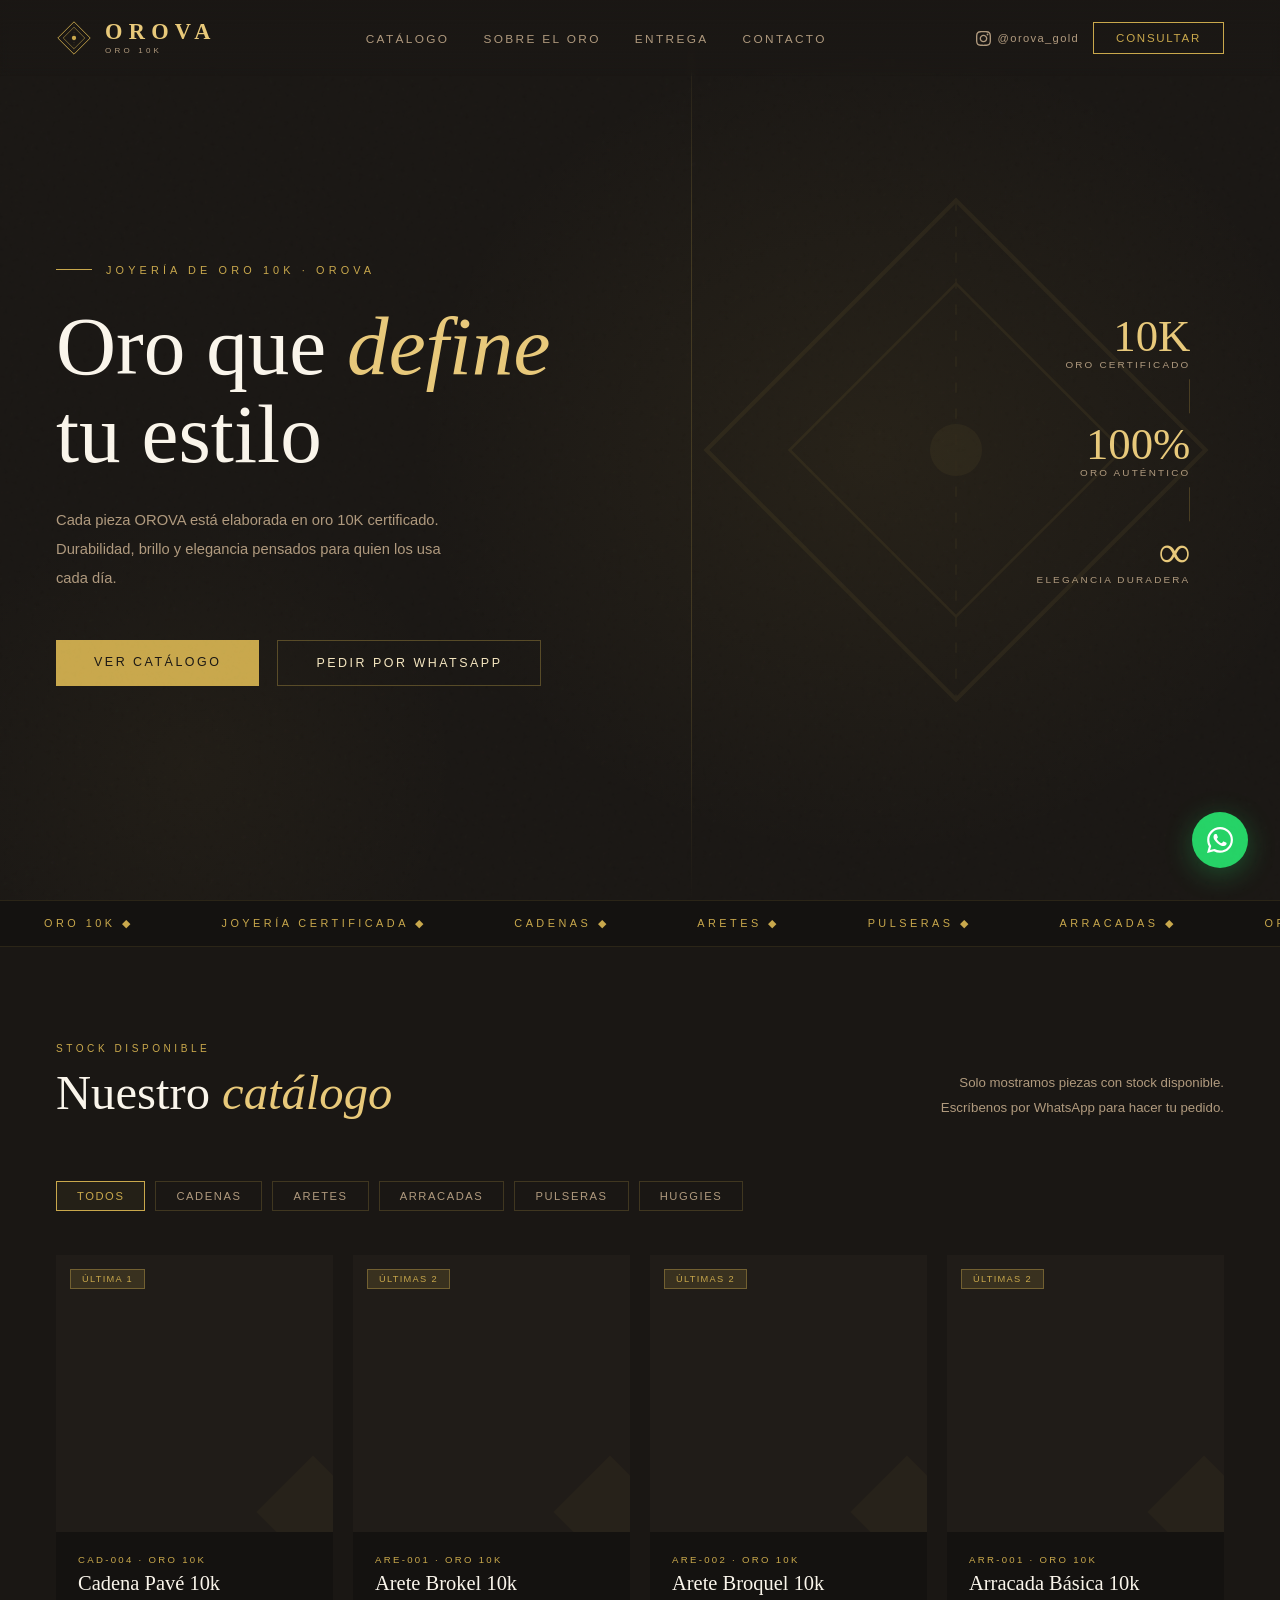
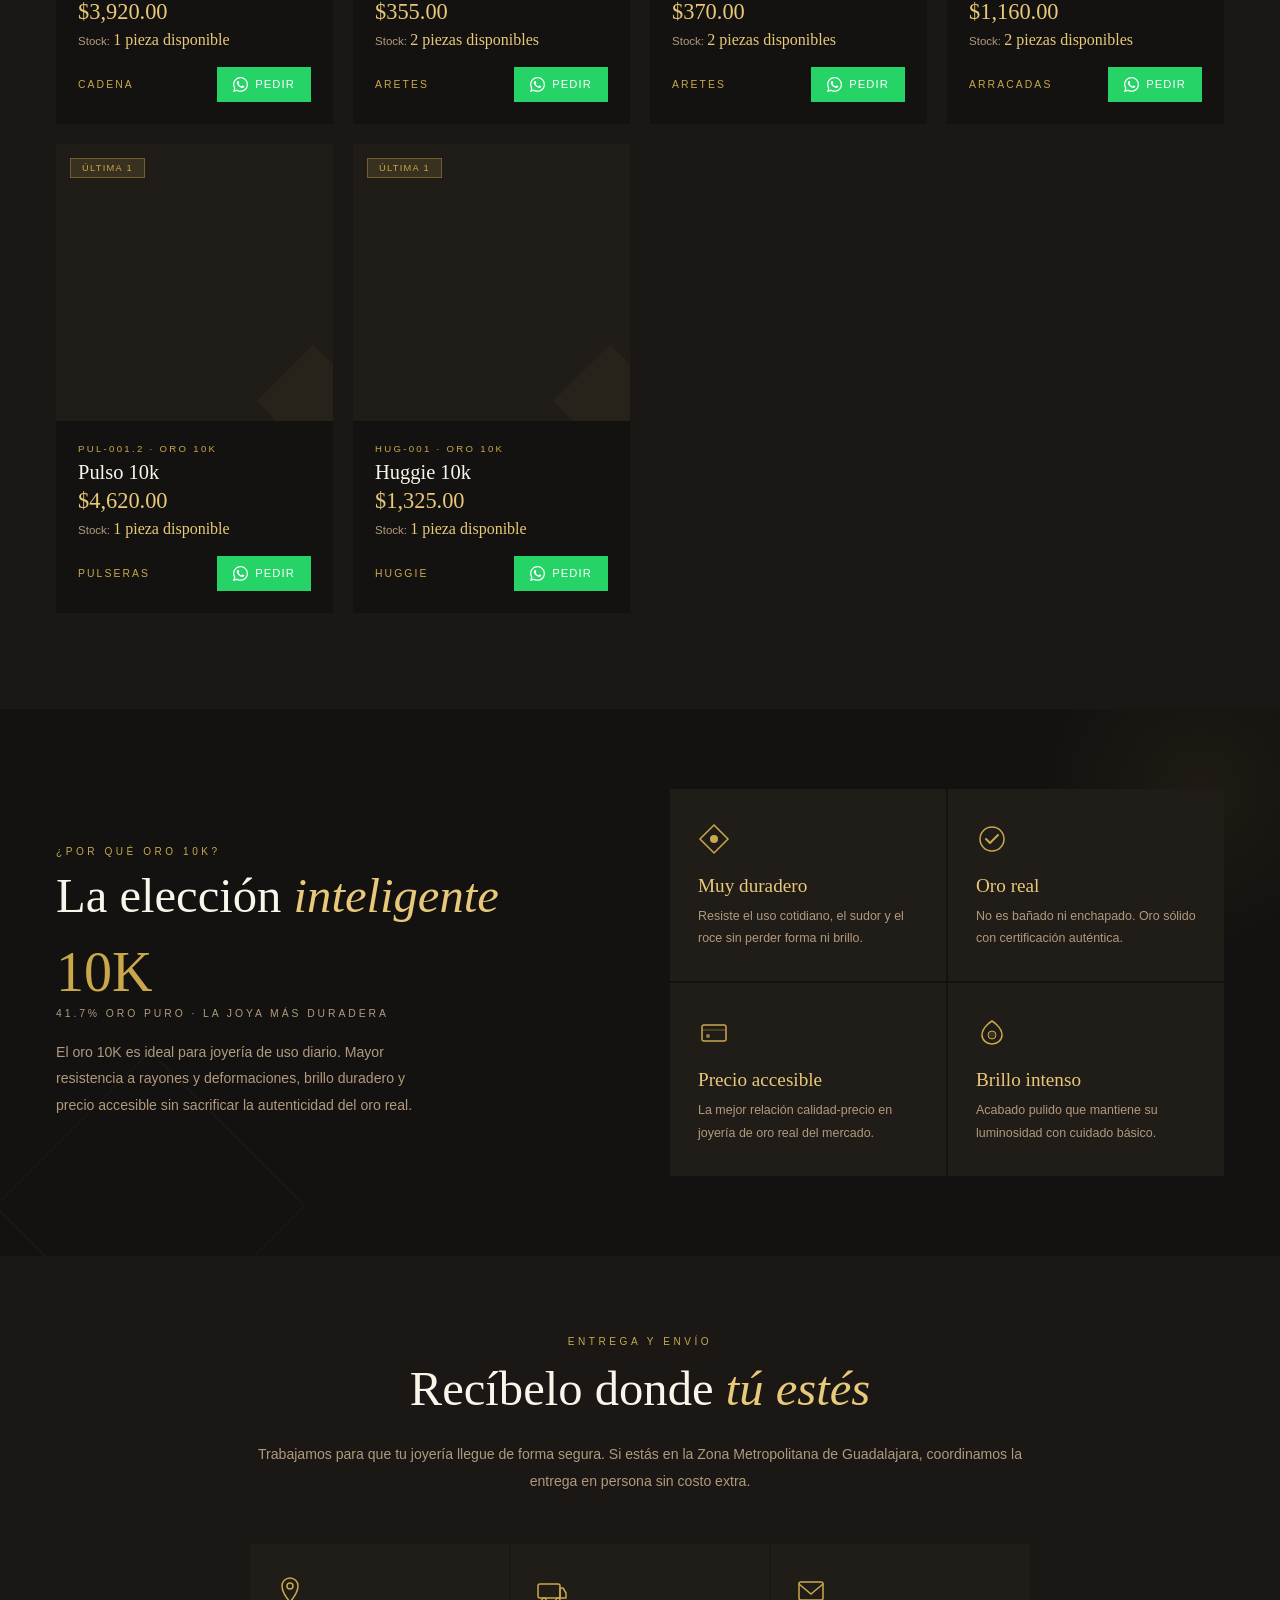
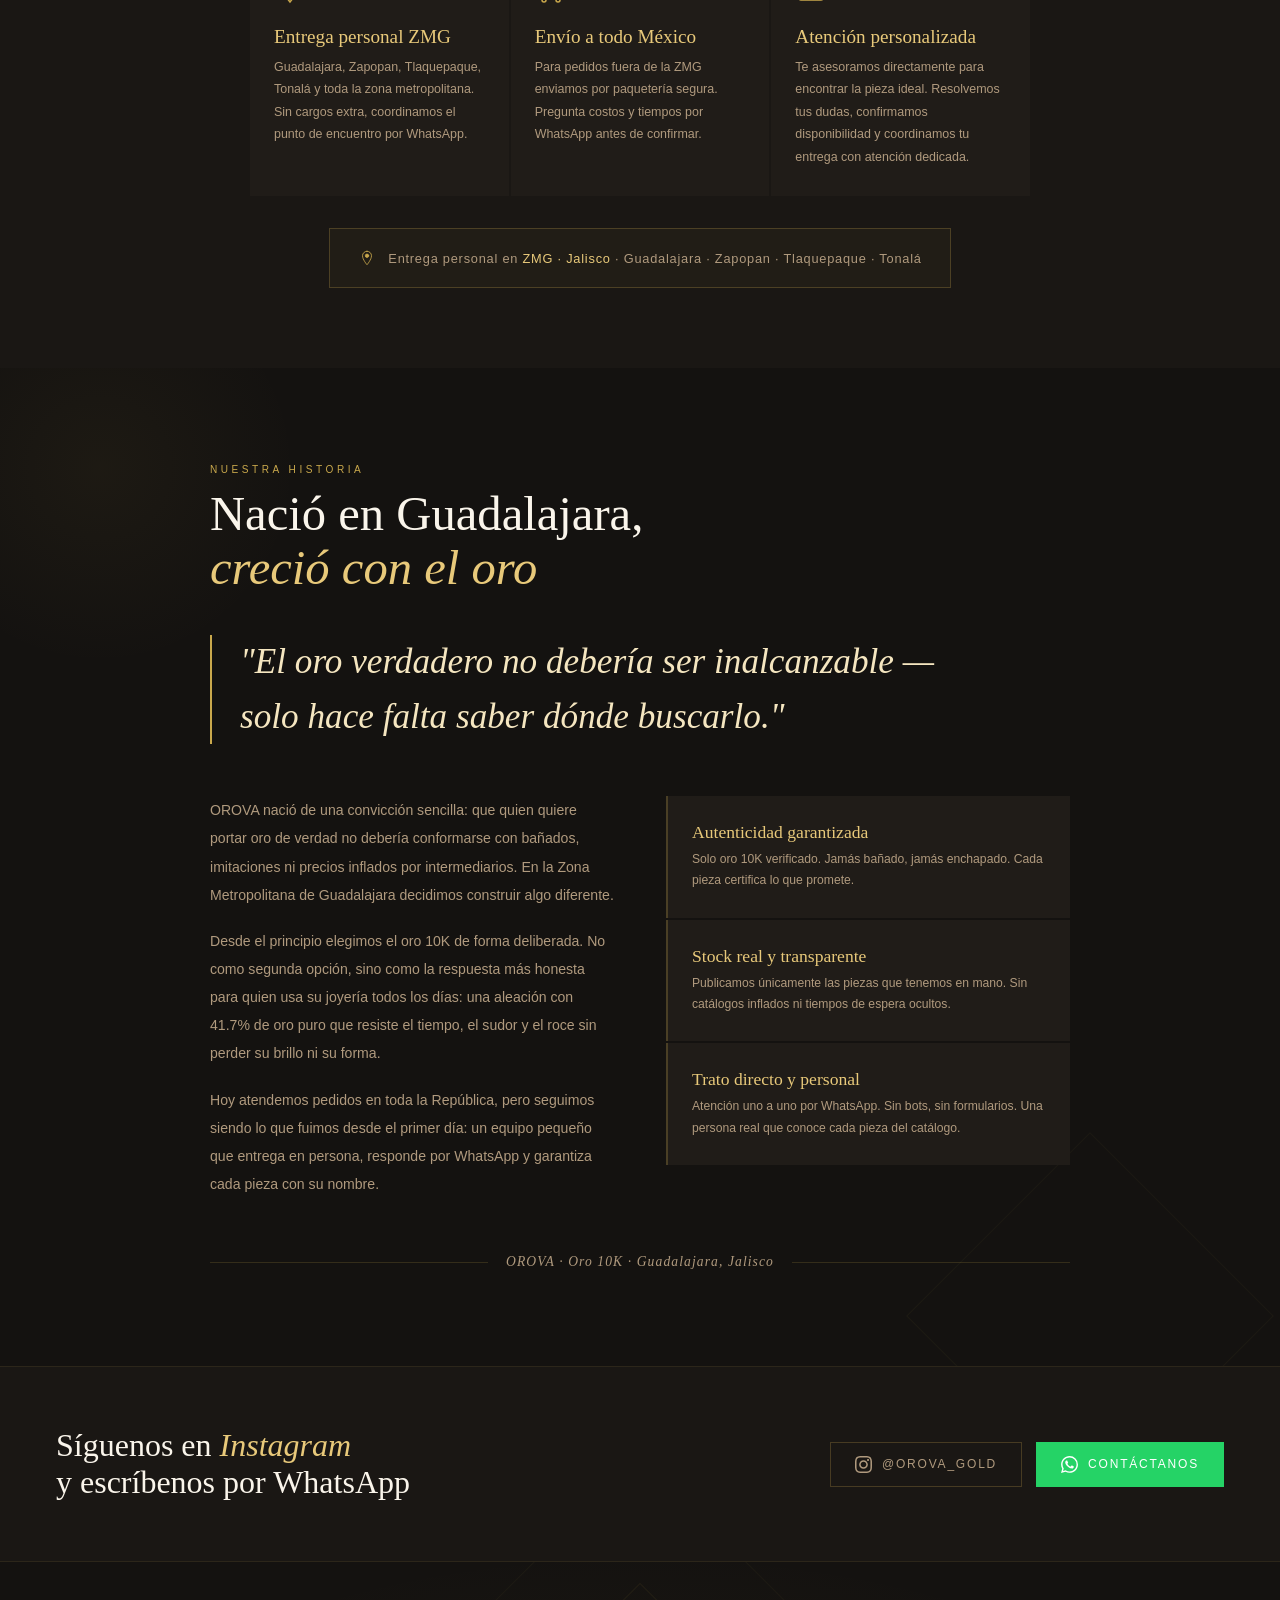
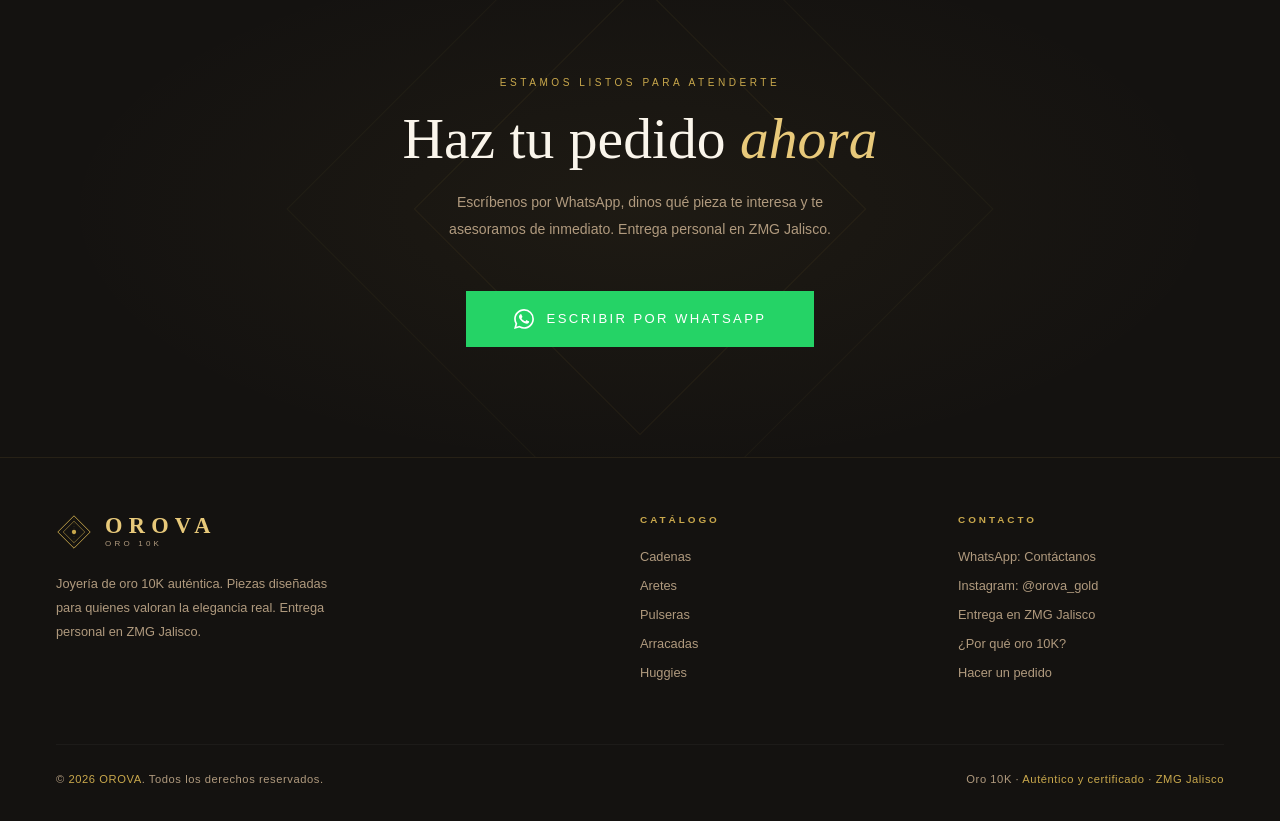
==== index.html @ 10cc11f0 "Rename index.html. to index.html" ====
<!DOCTYPE html>
<html lang="es">
<head>
  <meta charset="UTF-8" />
  <meta name="viewport" content="width=device-width, initial-scale=1.0" />
  <title>OROVA – Joyería de Oro 10K | ZMG Jalisco</title>
  <meta name="description" content="Joyería de oro 10K auténtica y certificada. Cadenas, aretes, arracadas, pulseras y huggies. Entrega personal en ZMG Jalisco. Escríbenos por WhatsApp." />
  <meta property="og:title" content="OROVA – Joyería de Oro 10K" />
  <meta property="og:description" content="Joyería de oro 10K auténtica. Piezas con stock disponible. Entrega personal en ZMG Jalisco." />
  <meta property="og:type" content="website" />
  <meta property="og:url" content="https://orova.mx/" />
  <meta property="og:image" content="https://orova.mx/og-image.jpg" />
  <meta property="og:image:width" content="1200" />
  <meta property="og:image:height" content="630" />
  <link rel="canonical" href="https://orova.mx/" />
  <meta name="robots" content="index, follow" />
  <meta name="twitter:card" content="summary_large_image" />
  <meta name="twitter:image" content="https://orova.mx/og-image.jpg" />
  <meta name="theme-color" content="#1A1714" />

  <!--
    SEGURIDAD — notas para el servidor (no se pueden aplicar solo desde HTML):
    Agregar en la configuración del servidor web (nginx/apache/headers):
      X-Content-Type-Options: nosniff
      X-Frame-Options: DENY
      Referrer-Policy: strict-origin-when-cross-origin
      Permissions-Policy: camera=(), microphone=(), geolocation=()
  -->

  <!--
    CSP: script-src y style-src usan 'self' sin 'unsafe-inline'.
    Todo el JS vive en app.js y todo el CSS en styles.css.
    No hay atributos style="" ni scripts inline en el documento.
  -->
  <meta http-equiv="Content-Security-Policy" content="default-src 'none'; script-src 'self'; style-src 'self' https://fonts.googleapis.com; font-src https://fonts.gstatic.com; img-src 'self' data:; object-src 'none'; frame-ancestors 'none'; base-uri 'self'; form-action 'none'" />

  <!-- Política de referencia: solo envía el origen, nunca la ruta completa -->
  <meta name="referrer" content="strict-origin-when-cross-origin" />

  <link rel="icon" type="image/svg+xml" href="data:image/svg+xml,%3Csvg xmlns='http://www.w3.org/2000/svg' viewBox='0 0 100 100'%3E%3Cpolygon points='50,5 95,50 50,95 5,50' stroke='%23C9A84C' stroke-width='6' fill='%231A1714'/%3E%3Ccircle cx='50' cy='50' r='10' fill='%23C9A84C'/%3E%3C/svg%3E" />
  <link rel="preconnect" href="https://fonts.googleapis.com" />
  <link rel="preconnect" href="https://fonts.gstatic.com" crossorigin />
  <link href="https://fonts.googleapis.com/css2?family=Cormorant+Garamond:ital,wght@0,300;0,400;0,600;1,300;1,400&family=Jost:wght@200;300;400;500&display=swap" rel="stylesheet" />
  <link rel="stylesheet" href="styles.css" />
  <script type="application/ld+json">
  {
    "@context": "https://schema.org",
    "@type": "JewelryStore",
    "name": "OROVA",
    "description": "Joyería de oro 10K auténtica y certificada. Cadenas, aretes, arracadas, pulseras y huggies.",
    "url": "https://orova.mx",
    "telephone": "+522295953489",
    "image": "https://orova.mx/og-image.jpg",
    "priceRange": "$$",
    "address": {
      "@type": "PostalAddress",
      "addressLocality": "Guadalajara",
      "addressRegion": "Jalisco",
      "addressCountry": "MX"
    },
    "sameAs": ["https://www.instagram.com/orova_gold"]
  }
  </script>
  <!-- Todo el JavaScript de la página está en app.js (sin código en línea) -->
  <script src="app.js" defer></script>
</head>
<body>

<a href="#mainContent" class="skip-link">Saltar al contenido principal</a>

<!-- SVG sprite en el body (compatible con iOS Safari) -->
<svg class="svg-sprite">
  <symbol id="icon-wa" viewBox="0 0 24 24">
    <path d="M17.472 14.382c-.297-.149-1.758-.867-2.03-.967-.273-.099-.471-.148-.67.15-.197.297-.767.966-.94 1.164-.173.199-.347.223-.644.075-.297-.15-1.255-.463-2.39-1.475-.883-.788-1.48-1.761-1.653-2.059-.173-.297-.018-.458.13-.606.134-.133.298-.347.446-.52.149-.174.198-.298.298-.497.099-.198.05-.371-.025-.52-.075-.149-.669-1.612-.916-2.207-.242-.579-.487-.5-.669-.51-.173-.008-.371-.01-.57-.01-.198 0-.52.074-.792.372-.272.297-1.04 1.016-1.04 2.479 0 1.462 1.065 2.875 1.213 3.074.149.198 2.096 3.2 5.077 4.487.709.306 1.262.489 1.694.625.712.227 1.36.195 1.871.118.571-.085 1.758-.719 2.006-1.413.248-.694.248-1.289.173-1.413-.074-.124-.272-.198-.57-.347m-5.421 7.403h-.004a9.87 9.87 0 01-5.031-1.378l-.361-.214-3.741.982.998-3.648-.235-.374a9.86 9.86 0 01-1.51-5.26c.001-5.45 4.436-9.884 9.888-9.884 2.64 0 5.122 1.03 6.988 2.898a9.825 9.825 0 012.893 6.994c-.003 5.45-4.437 9.884-9.885 9.884m8.413-18.297A11.815 11.815 0 0012.05 0C5.495 0 .16 5.335.157 11.892c0 2.096.547 4.142 1.588 5.945L.057 24l6.305-1.654a11.882 11.882 0 005.683 1.448h.005c6.554 0 11.89-5.335 11.893-11.893a11.821 11.821 0 00-3.48-8.413z"/>
  </symbol>
  <symbol id="icon-ig" viewBox="0 0 24 24">
    <path d="M12 2.163c3.204 0 3.584.012 4.85.07 3.252.148 4.771 1.691 4.919 4.919.058 1.265.069 1.645.069 4.849 0 3.205-.012 3.584-.069 4.849-.149 3.225-1.664 4.771-4.919 4.919-1.266.058-1.644.07-4.85.07-3.204 0-3.584-.012-4.849-.07-3.26-.149-4.771-1.699-4.919-4.92-.058-1.265-.07-1.644-.07-4.849 0-3.204.013-3.583.07-4.849.149-3.227 1.664-4.771 4.919-4.919 1.266-.057 1.645-.069 4.849-.069zm0-2.163c-3.259 0-3.667.014-4.947.072-4.358.2-6.78 2.618-6.98 6.98-.059 1.281-.073 1.689-.073 4.948 0 3.259.014 3.668.072 4.948.2 4.358 2.618 6.78 6.98 6.98 1.281.058 1.689.072 4.948.072 3.259 0 3.668-.014 4.948-.072 4.354-.2 6.782-2.618 6.979-6.98.059-1.28.073-1.689.073-4.948 0-3.259-.014-3.667-.072-4.947-.196-4.354-2.617-6.78-6.979-6.98-1.281-.059-1.69-.073-4.949-.073zm0 5.838c-3.403 0-6.162 2.759-6.162 6.162s2.759 6.163 6.162 6.163 6.162-2.759 6.162-6.163c0-3.403-2.759-6.162-6.162-6.162zm0 10.162c-2.209 0-4-1.79-4-4 0-2.209 1.791-4 4-4s4 1.791 4 4c0 2.21-1.791 4-4 4zm6.406-11.845c-.796 0-1.441.645-1.441 1.44s.645 1.44 1.441 1.44c.795 0 1.439-.645 1.439-1.44s-.644-1.44-1.439-1.44z"/>
  </symbol>
</svg>

<!-- Cursor (solo desktop) -->
<div class="cursor-wrap" id="cursorWrap" aria-hidden="true">
  <svg width="18" height="18" viewBox="0 0 100 100" fill="none">
    <polygon points="50,5 95,50 50,95 5,50" stroke="#C9A84C" stroke-width="8" fill="none"/>
    <polygon points="50,22 78,50 50,78 22,50" stroke="#C9A84C" stroke-width="5" fill="none"/>
    <line x1="50" y1="5" x2="50" y2="95" stroke="#C9A84C" stroke-width="3" stroke-dasharray="6 8" opacity="0.7"/>
    <circle cx="50" cy="50" r="9" fill="#C9A84C"/>
  </svg>
</div>
<div class="cursor-ring" id="cursorRing" aria-hidden="true"></div>

<!-- Botón flotante WhatsApp — URL base directa (no depende de JS) -->
<a id="floatWa" href="https://wa.me/522295953489" class="float-wa" target="_blank" rel="noopener noreferrer" aria-label="Contactar OROVA por WhatsApp">
  <svg viewBox="0 0 24 24" aria-hidden="true"><use href="#icon-wa"/></svg>
</a>

<!-- Overlay que cierra el menú móvil al tocar fuera -->
<div class="mobile-menu-overlay" id="menuOverlay" aria-hidden="true"></div>

<!-- Menú móvil -->
<div class="mobile-menu" id="mobileMenu" role="dialog" aria-modal="true" aria-label="Menú de navegación">
  <button type="button" class="mobile-menu-close" id="mobileMenuClose" aria-label="Cerrar menú">×</button>
  <a href="#catalogo">Catálogo</a>
  <a href="#sobre-el-oro">Sobre el oro</a>
  <a href="#envio">Entrega</a>
  <a href="#contacto">Contacto</a>
</div>

<nav id="mainNav">
  <a href="#" class="orova-logo" aria-label="OROVA inicio">
    <svg class="mark" viewBox="0 0 100 100" fill="none" aria-hidden="true">
      <polygon points="50,5 95,50 50,95 5,50" stroke="#C9A84C" stroke-width="2.5" fill="none"/>
      <polygon points="50,20 80,50 50,80 20,50" stroke="#C9A84C" stroke-width="1.5" fill="none"/>
      <line x1="50" y1="5" x2="50" y2="95" stroke="#C9A84C" stroke-width="0.8" stroke-dasharray="3 4" opacity="0.6"/>
      <circle cx="50" cy="50" r="6" fill="#C9A84C"/>
    </svg>
    <div class="wordmark"><span class="name">OROVA</span><span class="sub">Oro 10K</span></div>
  </a>
  <ul class="nav-links" role="list">
    <li><a href="#catalogo" data-section="catalogo">Catálogo</a></li>
    <li><a href="#sobre-el-oro" data-section="sobre-el-oro">Sobre el oro</a></li>
    <li><a href="#envio" data-section="envio">Entrega</a></li>
    <li><a href="#contacto" data-section="contacto">Contacto</a></li>
  </ul>
  <div class="nav-right">
    <a href="https://www.instagram.com/orova_gold?igsh=MW9mbTE3ZmhqdWhraQ%3D%3D&utm_source=qr" class="nav-ig" target="_blank" rel="noopener noreferrer" aria-label="Instagram de OROVA">
      <svg viewBox="0 0 24 24" aria-hidden="true"><use href="#icon-ig"/></svg>
      @orova_gold
    </a>
    <a id="navWa" href="https://wa.me/522295953489" class="nav-wa" target="_blank" rel="noopener noreferrer">Consultar</a>
    <button type="button" class="nav-hamburger" id="hamburgerBtn" aria-label="Abrir menú" aria-expanded="false">
      <span></span><span></span><span></span>
    </button>
  </div>
</nav>

<main id="mainContent">
<section class="hero" id="inicio">
  <div class="hero-bg"></div>
  <div class="hero-line"></div>
  <svg class="hero-diamond-bg" width="520" height="520" viewBox="0 0 100 100" fill="none" aria-hidden="true">
    <polygon points="50,2 98,50 50,98 2,50" stroke="#C9A84C" stroke-width="0.8" fill="none"/>
    <polygon points="50,18 82,50 50,82 18,50" stroke="#C9A84C" stroke-width="0.5" fill="none"/>
    <line x1="50" y1="2" x2="50" y2="98" stroke="#C9A84C" stroke-width="0.4" stroke-dasharray="2 3" opacity="0.7"/>
    <circle cx="50" cy="50" r="5" fill="#C9A84C" opacity="0.8"/>
  </svg>
  <div class="hero-content">
    <div class="hero-tag">Joyería de Oro 10K · OROVA</div>
    <h1>Oro que <em>define</em><br>tu estilo</h1>
    <p>Cada pieza OROVA está elaborada en oro 10K certificado. Durabilidad, brillo y elegancia pensados para quien los usa cada día.</p>
    <div class="hero-cta">
      <a href="#catalogo" class="btn-primary">Ver catálogo</a>
      <a id="heroBtnWa" href="https://wa.me/522295953489" class="btn-secondary" target="_blank" rel="noopener noreferrer">Pedir por WhatsApp</a>
    </div>
  </div>
  <div class="hero-stats" aria-hidden="true">
    <div class="hero-stat"><div class="number">10K</div><div class="label">Oro certificado</div></div>
    <div class="hero-divider"></div>
    <div class="hero-stat"><div class="number">100%</div><div class="label">Oro auténtico</div></div>
    <div class="hero-divider"></div>
    <div class="hero-stat"><div class="number">∞</div><div class="label">Elegancia duradera</div></div>
  </div>
</section>

<div class="marquee-wrap" aria-hidden="true">
  <div class="marquee-track">
    <span class="marquee-item">Oro 10K ◆</span><span class="marquee-item">Joyería certificada ◆</span>
    <span class="marquee-item">Cadenas ◆</span><span class="marquee-item">Aretes ◆</span>
    <span class="marquee-item">Pulseras ◆</span><span class="marquee-item">Arracadas ◆</span>
    <span class="marquee-item">OROVA Gold ◆</span><span class="marquee-item">ZMG Jalisco ◆</span>
    <span class="marquee-item">Oro 10K ◆</span><span class="marquee-item">Joyería certificada ◆</span>
    <span class="marquee-item">Cadenas ◆</span><span class="marquee-item">Aretes ◆</span>
    <span class="marquee-item">Pulseras ◆</span><span class="marquee-item">Arracadas ◆</span>
    <span class="marquee-item">OROVA Gold ◆</span><span class="marquee-item">ZMG Jalisco ◆</span>
  </div>
</div>

<!-- CATÁLOGO -->
<section class="section" id="catalogo">
  <div class="section-header">
    <div>
      <div class="section-tag">Stock disponible</div>
      <h2 class="section-title">Nuestro <em>catálogo</em></h2>
    </div>
    <p class="section-sub">Solo mostramos piezas con stock disponible. Escríbenos por WhatsApp para hacer tu pedido.</p>
  </div>
  <fieldset class="filters" id="filterGroup">
    <legend class="sr-only">Filtrar por categoría</legend>
    <button type="button" class="filter-btn active" data-filter="all" aria-pressed="true">Todos</button>
    <button type="button" class="filter-btn" data-filter="CAD" aria-pressed="false">Cadenas</button>
    <button type="button" class="filter-btn" data-filter="ARE" aria-pressed="false">Aretes</button>
    <button type="button" class="filter-btn" data-filter="ARR" aria-pressed="false">Arracadas</button>
    <button type="button" class="filter-btn" data-filter="PUL" aria-pressed="false">Pulseras</button>
    <button type="button" class="filter-btn" data-filter="HUG" aria-pressed="false">Huggies</button>
  </fieldset>
  <div class="catalog-grid" id="catalogGrid" aria-live="polite"></div>
</section>

<!-- POR QUÉ 10K -->
<section class="tenk-section" id="sobre-el-oro">
  <div class="tenk-content">
    <div>
      <div class="section-tag">¿Por qué oro 10K?</div>
      <h2 class="section-title section-title--mb">La elección <em>inteligente</em></h2>
      <div class="tenk-purity">10K</div>
      <div class="tenk-label">41.7% oro puro · La joya más duradera</div>
      <p class="tenk-p">El oro 10K es ideal para joyería de uso diario. Mayor resistencia a rayones y deformaciones, brillo duradero y precio accesible sin sacrificar la autenticidad del oro real.</p>
    </div>
    <div class="tenk-right">
      <div class="tenk-card">
        <div class="tenk-icon"><svg width="32" height="32" viewBox="0 0 32 32" fill="none" aria-hidden="true"><polygon points="16,2 30,16 16,30 2,16" stroke="#C9A84C" stroke-width="1.5" fill="none"/><circle cx="16" cy="16" r="4" fill="#C9A84C"/></svg></div>
        <div class="tenk-card-title">Muy duradero</div>
        <div class="tenk-card-desc">Resiste el uso cotidiano, el sudor y el roce sin perder forma ni brillo.</div>
      </div>
      <div class="tenk-card">
        <div class="tenk-icon"><svg width="32" height="32" viewBox="0 0 32 32" fill="none" aria-hidden="true"><circle cx="16" cy="16" r="12" stroke="#C9A84C" stroke-width="1.5" fill="none"/><path d="M10 16 L14 20 L22 12" stroke="#C9A84C" stroke-width="2" stroke-linecap="round" stroke-linejoin="round"/></svg></div>
        <div class="tenk-card-title">Oro real</div>
        <div class="tenk-card-desc">No es bañado ni enchapado. Oro sólido con certificación auténtica.</div>
      </div>
      <div class="tenk-card">
        <div class="tenk-icon"><svg width="32" height="32" viewBox="0 0 32 32" fill="none" aria-hidden="true"><rect x="4" y="8" width="24" height="16" rx="2" stroke="#C9A84C" stroke-width="1.5" fill="none"/><path d="M4 13h24" stroke="#C9A84C" stroke-width="1" opacity="0.5"/><circle cx="10" cy="19" r="2" fill="#C9A84C" opacity="0.7"/></svg></div>
        <div class="tenk-card-title">Precio accesible</div>
        <div class="tenk-card-desc">La mejor relación calidad-precio en joyería de oro real del mercado.</div>
      </div>
      <div class="tenk-card">
        <div class="tenk-icon"><svg width="32" height="32" viewBox="0 0 32 32" fill="none" aria-hidden="true"><path d="M16 4 C16 4 6 10 6 18 C6 23 10.5 27 16 27 C21.5 27 26 23 26 18 C26 10 16 4 16 4Z" stroke="#C9A84C" stroke-width="1.5" fill="none"/><circle cx="16" cy="18" r="4" stroke="#C9A84C" stroke-width="1" fill="rgba(201,168,76,0.15)"/></svg></div>
        <div class="tenk-card-title">Brillo intenso</div>
        <div class="tenk-card-desc">Acabado pulido que mantiene su luminosidad con cuidado básico.</div>
      </div>
    </div>
  </div>
</section>

<!-- ENVÍO Y ENTREGA -->
<section class="envio-section" id="envio">
  <div class="envio-inner">
    <div class="section-tag section-tag--block-center">Entrega y envío</div>
    <h2 class="section-title section-title--center">Recíbelo donde <em>tú estés</em></h2>
    <p class="envio-desc">Trabajamos para que tu joyería llegue de forma segura. Si estás en la Zona Metropolitana de Guadalajara, coordinamos la entrega en persona sin costo extra.</p>
    <div class="envio-grid">
      <div class="tenk-card tenk-card--envio">
        <div class="tenk-icon">
          <svg width="32" height="32" viewBox="0 0 32 32" fill="none" aria-hidden="true">
            <path d="M16 4C11.582 4 8 7.582 8 12c0 6.627 8 16 8 16s8-9.373 8-16c0-4.418-3.582-8-8-8z" stroke="#C9A84C" stroke-width="1.5" fill="none"/>
            <circle cx="16" cy="12" r="3" stroke="#C9A84C" stroke-width="1.5" fill="none"/>
          </svg>
        </div>
        <div class="tenk-card-title">Entrega personal ZMG</div>
        <div class="tenk-card-desc">Guadalajara, Zapopan, Tlaquepaque, Tonalá y toda la zona metropolitana. Sin cargos extra, coordinamos el punto de encuentro por WhatsApp.</div>
      </div>
      <div class="tenk-card tenk-card--envio">
        <div class="tenk-icon">
          <svg width="32" height="32" viewBox="0 0 32 32" fill="none" aria-hidden="true">
            <rect x="3" y="10" width="22" height="14" rx="2" stroke="#C9A84C" stroke-width="1.5" fill="none"/>
            <path d="M25 14h3l3 5v5h-6V14z" stroke="#C9A84C" stroke-width="1.5" fill="none" stroke-linejoin="round"/>
            <circle cx="9" cy="26" r="2" stroke="#C9A84C" stroke-width="1.5" fill="none"/>
            <circle cx="23" cy="26" r="2" stroke="#C9A84C" stroke-width="1.5" fill="none"/>
          </svg>
        </div>
        <div class="tenk-card-title">Envío a todo México</div>
        <div class="tenk-card-desc">Para pedidos fuera de la ZMG enviamos por paquetería segura. Pregunta costos y tiempos por WhatsApp antes de confirmar.</div>
      </div>
      <div class="tenk-card tenk-card--envio">
        <div class="tenk-icon">
          <svg width="32" height="32" viewBox="0 0 32 32" fill="none" aria-hidden="true">
            <path d="M28 10 L16 20 L4 10" stroke="#C9A84C" stroke-width="1.5" stroke-linecap="round" fill="none"/>
            <rect x="4" y="8" width="24" height="18" rx="2" stroke="#C9A84C" stroke-width="1.5" fill="none"/>
          </svg>
        </div>
        <div class="tenk-card-title">Atención personalizada</div>
        <div class="tenk-card-desc">Te asesoramos directamente para encontrar la pieza ideal. Resolvemos tus dudas, confirmamos disponibilidad y coordinamos tu entrega con atención dedicada.</div>
      </div>
    </div>
    <div class="envio-badge">
      <svg viewBox="0 0 32 32" aria-hidden="true">
        <path d="M16 4C11.582 4 8 7.582 8 12c0 6.627 8 16 8 16s8-9.373 8-16c0-4.418-3.582-8-8-8z" stroke="#C9A84C" stroke-width="1.5" fill="none"/>
        <circle cx="16" cy="12" r="3" fill="#C9A84C"/>
      </svg>
      <span>Entrega personal en <strong>ZMG · Jalisco</strong> · Guadalajara · Zapopan · Tlaquepaque · Tonalá</span>
    </div>
  </div>
</section>

<!-- NUESTRA HISTORIA -->
<section class="historia-section" aria-labelledby="historia-heading">
  <div class="historia-inner">
    <div class="section-tag">Nuestra historia</div>
    <h2 class="section-title historia-heading--mb" id="historia-heading">Nació en Guadalajara,<br><em>creció con el oro</em></h2>

    <blockquote class="historia-quote">
      "El oro verdadero no debería ser inalcanzable —<br>
      solo hace falta saber dónde buscarlo."
    </blockquote>

    <div class="historia-body">
      <div>
        <p class="historia-p">OROVA nació de una convicción sencilla: que quien quiere portar oro de verdad no debería conformarse con bañados, imitaciones ni precios inflados por intermediarios. En la Zona Metropolitana de Guadalajara decidimos construir algo diferente.</p>
        <p class="historia-p">Desde el principio elegimos el oro 10K de forma deliberada. No como segunda opción, sino como la respuesta más honesta para quien usa su joyería todos los días: una aleación con 41.7% de oro puro que resiste el tiempo, el sudor y el roce sin perder su brillo ni su forma.</p>
        <p class="historia-p">Hoy atendemos pedidos en toda la República, pero seguimos siendo lo que fuimos desde el primer día: un equipo pequeño que entrega en persona, responde por WhatsApp y garantiza cada pieza con su nombre.</p>
      </div>
      <div class="historia-pillars">
        <div class="historia-pillar">
          <div class="historia-pillar-title">Autenticidad garantizada</div>
          <div class="historia-pillar-desc">Solo oro 10K verificado. Jamás bañado, jamás enchapado. Cada pieza certifica lo que promete.</div>
        </div>
        <div class="historia-pillar">
          <div class="historia-pillar-title">Stock real y transparente</div>
          <div class="historia-pillar-desc">Publicamos únicamente las piezas que tenemos en mano. Sin catálogos inflados ni tiempos de espera ocultos.</div>
        </div>
        <div class="historia-pillar">
          <div class="historia-pillar-title">Trato directo y personal</div>
          <div class="historia-pillar-desc">Atención uno a uno por WhatsApp. Sin bots, sin formularios. Una persona real que conoce cada pieza del catálogo.</div>
        </div>
      </div>
    </div>

    <div class="historia-firma">
      <div class="historia-firma-line"></div>
      <div class="historia-firma-text">OROVA · Oro 10K · Guadalajara, Jalisco</div>
      <div class="historia-firma-line"></div>
    </div>
  </div>
</section>

<div class="social-strip">
  <div class="social-strip-left">Síguenos en <em>Instagram</em><br>y escríbenos por WhatsApp</div>
  <div class="social-links">
    <a href="https://www.instagram.com/orova_gold?igsh=MW9mbTE3ZmhqdWhraQ%3D%3D&utm_source=qr" class="social-link" target="_blank" rel="noopener noreferrer" aria-label="Instagram de OROVA">
      <svg viewBox="0 0 24 24" aria-hidden="true"><use href="#icon-ig"/></svg>
      @orova_gold
    </a>
    <a id="socialWa" href="https://wa.me/522295953489" class="social-link wa" target="_blank" rel="noopener noreferrer" aria-label="WhatsApp de OROVA">
      <svg viewBox="0 0 24 24" aria-hidden="true"><use href="#icon-wa"/></svg>
      Contáctanos
    </a>
  </div>
</div>

<section class="cta-section" id="contacto">
  <div class="cta-bg"></div><div class="cta-diamond"></div><div class="cta-diamond-inner"></div>
  <div class="section-tag section-tag--cta">Estamos listos para atenderte</div>
  <h2>Haz tu pedido <em>ahora</em></h2>
  <p>Escríbenos por WhatsApp, dinos qué pieza te interesa y te asesoramos de inmediato. Entrega personal en ZMG Jalisco.</p>
  <a id="ctaWa" href="https://wa.me/522295953489" class="cta-wa" target="_blank" rel="noopener noreferrer" aria-label="Escribir a OROVA por WhatsApp">
    <svg viewBox="0 0 24 24" aria-hidden="true"><use href="#icon-wa"/></svg>
    Escribir por WhatsApp
  </a>
</section>

</main>
<footer>
  <div class="footer-grid">
    <div class="footer-brand">
      <a href="#" class="orova-logo">
        <svg class="mark" viewBox="0 0 100 100" fill="none" aria-hidden="true">
          <polygon points="50,5 95,50 50,95 5,50" stroke="#C9A84C" stroke-width="2.5" fill="none"/>
          <polygon points="50,20 80,50 50,80 20,50" stroke="#C9A84C" stroke-width="1.5" fill="none"/>
          <line x1="50" y1="5" x2="50" y2="95" stroke="#C9A84C" stroke-width="0.8" stroke-dasharray="3 4" opacity="0.6"/>
          <circle cx="50" cy="50" r="6" fill="#C9A84C"/>
        </svg>
        <div class="wordmark"><span class="name">OROVA</span><span class="sub">Oro 10K</span></div>
      </a>
      <p>Joyería de oro 10K auténtica. Piezas diseñadas para quienes valoran la elegancia real. Entrega personal en ZMG Jalisco.</p>
    </div>
    <div class="footer-col">
      <h4>Catálogo</h4>
      <ul>
        <li><a href="#catalogo" data-filter-link="CAD">Cadenas</a></li>
        <li><a href="#catalogo" data-filter-link="ARE">Aretes</a></li>
        <li><a href="#catalogo" data-filter-link="PUL">Pulseras</a></li>
        <li><a href="#catalogo" data-filter-link="ARR">Arracadas</a></li>
        <li><a href="#catalogo" data-filter-link="HUG">Huggies</a></li>
      </ul>
    </div>
    <div class="footer-col">
      <h4>Contacto</h4>
      <ul>
        <li><a id="footerWa" href="https://wa.me/522295953489" target="_blank" rel="noopener noreferrer">WhatsApp: Contáctanos</a></li>
        <li><a href="https://www.instagram.com/orova_gold" target="_blank" rel="noopener noreferrer">Instagram: @orova_gold</a></li>
        <li><a href="#envio">Entrega en ZMG Jalisco</a></li>
        <li><a href="#sobre-el-oro">¿Por qué oro 10K?</a></li>
        <li><a href="#contacto">Hacer un pedido</a></li>
      </ul>
    </div>
  </div>
  <div class="footer-bottom">
    <p>© <span id="copyrightYear"></span> <span>OROVA</span>. Todos los derechos reservados.</p>
    <p>Oro 10K · <span>Auténtico y certificado</span> · <span>ZMG Jalisco</span></p>
  </div>
</footer>


<!-- MODAL PRODUCTO -->
<div class="product-modal-overlay" id="productModal" role="dialog" aria-modal="true" aria-label="Detalle del producto">
  <div class="product-modal">
    <button class="product-modal-close" id="modalClose" aria-label="Cerrar">&times;</button>
    <div class="product-modal-img" id="modalImg"></div>
    <div class="product-modal-info">
      <div class="product-modal-code" id="modalCode"></div>
      <div class="product-modal-name" id="modalName"></div>
      <div class="product-modal-price" id="modalPrice"></div>
      <div class="product-modal-stock" id="modalStock"></div>
      <div class="product-modal-divider"></div>
      <div class="product-modal-cat" id="modalCat"></div>
      <a href="#" class="product-modal-wa" id="modalWa" target="_blank" rel="noopener noreferrer">
        <svg viewBox="0 0 24 24" aria-hidden="true"><use href="#icon-wa"/></svg>
        Pedir por WhatsApp
      </a>
    </div>
  </div>
</div>
</body>
</html>
---- styles.css ----
:root {
      --gold: #C9A84C;
      --gold-light: #E8C97A;
      --gold-pale: #F5E6C0;
      --dark: #1A1714;
      --dark-2: #141210;
      --dark-3: #201C18;
      --cream: #FAF5EB;
      --text-muted: #B09A7E;
      --wa-green: #25D366;
    }
    *, *::before, *::after { box-sizing: border-box; margin: 0; padding: 0; }
    html { scroll-behavior: smooth; scroll-padding-top: 92px; }
    @media (max-width: 700px) { html { scroll-padding-top: 68px; } }
    body { background: var(--dark); color: var(--cream); font-family: 'Jost', sans-serif; font-weight: 300; overflow-x: hidden; }

    /* Skip-to-content (accesibilidad teclado) */
    .skip-link { position: absolute; top: -100%; left: 50%; transform: translateX(-50%); background: var(--gold); color: var(--dark); padding: 12px 24px; font-family: 'Jost', sans-serif; font-size: 0.8rem; letter-spacing: 0.12em; text-transform: uppercase; text-decoration: none; z-index: 10000; transition: top 0.2s; white-space: nowrap; }
    .skip-link:focus { top: 0; }

    /* Clases utilitarias */
    .sr-only { position: absolute; width: 1px; height: 1px; padding: 0; margin: -1px; overflow: hidden; clip: rect(0,0,0,0); white-space: nowrap; border-width: 0; }

    /* Focus visible — navegación por teclado */
    :focus-visible { outline: 2px solid var(--gold); outline-offset: 3px; }
    :focus:not(:focus-visible) { outline: none; }

    /* Cursor solo en hover real (no touch) */
    @media (hover: hover) {
      body.has-cursor,
      body.has-cursor * { cursor: none !important; }
    }
    .cursor-wrap { position: fixed; top: 0; left: 0; pointer-events: none; z-index: 9999; transform: translate(-50%,-50%); display: none; }
    .cursor-ring { width: 38px; height: 38px; border: 1px solid rgba(201,168,76,0.55); border-radius: 50%; position: fixed; top: 0; left: 0; pointer-events: none; z-index: 9998; transform: translate(-50%,-50%); opacity: 0.5; display: none; }

    body::after { content: ''; position: fixed; inset: 0; background-image: url("data:image/svg+xml,%3Csvg viewBox='0 0 200 200' xmlns='http://www.w3.org/2000/svg'%3E%3Cfilter id='n'%3E%3CfeTurbulence type='fractalNoise' baseFrequency='0.85' numOctaves='4' stitchTiles='stitch'/%3E%3C/filter%3E%3Crect width='100%25' height='100%25' filter='url(%23n)' opacity='0.035'/%3E%3C/svg%3E"); pointer-events: none; z-index: 1000; opacity: 0.5; }

    /* LOGO */
    .orova-logo { display: inline-flex; align-items: center; gap: 13px; text-decoration: none; }
    .orova-logo .mark { width: 36px; height: 36px; flex-shrink: 0; }
    .orova-logo .wordmark { display: flex; flex-direction: column; line-height: 1; }
    .orova-logo .name { font-family: 'Cormorant Garamond', serif; font-size: 1.4rem; font-weight: 600; letter-spacing: 0.28em; color: var(--gold-light); }
    .orova-logo .sub { font-family: 'Jost', sans-serif; font-size: 0.5rem; letter-spacing: 0.4em; color: var(--text-muted); text-transform: uppercase; margin-top: 3px; }

    /* NAV */
    nav { position: fixed; top: 0; left: 0; right: 0; z-index: 1001; display: flex; align-items: center; justify-content: space-between; padding: 20px 56px; background: linear-gradient(to bottom,rgba(26,23,20,0.97) 0%,transparent 100%); backdrop-filter: blur(4px); }
    .nav-links { display: flex; gap: 34px; list-style: none; }
    .nav-links a { color: var(--text-muted); text-decoration: none; font-size: 0.74rem; letter-spacing: 0.2em; text-transform: uppercase; transition: color 0.3s; }
    .nav-links a:hover, .nav-links a.active { color: var(--gold-light); }
    .nav-right { display: flex; align-items: center; gap: 14px; }
    .nav-ig { display: flex; align-items: center; gap: 7px; color: var(--text-muted); text-decoration: none; font-size: 0.7rem; letter-spacing: 0.12em; transition: color 0.3s; }
    .nav-ig svg { width: 15px; height: 15px; fill: currentColor; }
    .nav-ig:hover { color: var(--gold-light); }
    .nav-wa { background: transparent; border: 1px solid var(--gold); color: var(--gold); padding: 9px 22px; font-family: 'Jost', sans-serif; font-size: 0.72rem; letter-spacing: 0.15em; text-transform: uppercase; text-decoration: none; transition: background 0.3s, color 0.3s; }
    .nav-wa:hover { background: var(--gold); color: var(--dark); }

    /* Hamburger */
    .nav-hamburger { display: none; background: transparent; border: 1px solid rgba(201,168,76,0.4); padding: 8px 10px; flex-direction: column; gap: 5px; cursor: pointer; }
    .nav-hamburger span { display: block; width: 20px; height: 1px; background: var(--gold); transition: all 0.3s; }
    .nav-hamburger.open span:nth-child(1) { transform: translateY(6px) rotate(45deg); }
    .nav-hamburger.open span:nth-child(2) { opacity: 0; }
    .nav-hamburger.open span:nth-child(3) { transform: translateY(-6px) rotate(-45deg); }

    /* Menú móvil */
    .mobile-menu { display: none; position: fixed; top: 0; left: 0; right: 0; bottom: 0; background: rgba(20,18,16,0.98); z-index: 1050; flex-direction: column; align-items: center; justify-content: center; gap: 32px; }
    .mobile-menu.open { display: flex; }
    .mobile-menu a { color: var(--cream); text-decoration: none; font-family: 'Cormorant Garamond', serif; font-size: 2rem; font-weight: 300; letter-spacing: 0.1em; transition: color 0.3s; }
    .mobile-menu a:hover { color: var(--gold-light); }
    .mobile-menu-close { position: absolute; top: 24px; right: 24px; background: transparent; border: 1px solid rgba(201,168,76,0.3); color: var(--gold); width: 40px; height: 40px; font-size: 1.4rem; cursor: pointer; display: flex; align-items: center; justify-content: center; transition: background 0.3s; }
    .mobile-menu-close:hover { background: rgba(201,168,76,0.1); }
    .mobile-menu-overlay { position: fixed; inset: 0; z-index: 1040; display: none; }
    .mobile-menu-overlay.open { display: block; }

    /* HERO */
    .hero { min-height: 100vh; display: flex; align-items: center; position: relative; overflow: hidden; padding: 130px 56px 80px; }
    .hero-bg { position: absolute; inset: 0; background: radial-gradient(ellipse 55% 70% at 68% 50%,rgba(201,168,76,0.07) 0%,transparent 65%),radial-gradient(ellipse 35% 50% at 15% 85%,rgba(201,168,76,0.04) 0%,transparent 60%),var(--dark); }
    .hero-diamond-bg { position: absolute; right: 5%; top: 50%; transform: translateY(-50%); opacity: 0.07; pointer-events: none; z-index: 1; }
    .hero-line { position: absolute; top: 0; bottom: 0; left: 54%; width: 1px; background: linear-gradient(to bottom,transparent,rgba(201,168,76,0.2) 25%,rgba(201,168,76,0.2) 75%,transparent); }
    .hero-content { position: relative; z-index: 2; max-width: 560px; animation: fadeUp 1.1s ease forwards; }
    .hero-tag { font-size: 0.68rem; letter-spacing: 0.38em; text-transform: uppercase; color: var(--gold); margin-bottom: 26px; display: flex; align-items: center; gap: 14px; }
    .hero-tag::before { content: ''; width: 36px; height: 1px; background: var(--gold); }
    .hero h1 { font-family: 'Cormorant Garamond', serif; font-size: clamp(3.2rem,6.5vw,5.8rem); font-weight: 300; line-height: 1.06; margin-bottom: 28px; }
    .hero h1 em { font-style: italic; color: var(--gold-light); }
    .hero p { color: var(--text-muted); font-size: 0.92rem; line-height: 1.95; max-width: 400px; margin-bottom: 48px; }
    .hero-cta { display: flex; gap: 18px; flex-wrap: wrap; }
    .btn-primary { background: var(--gold); color: var(--dark); padding: 15px 38px; font-family: 'Jost', sans-serif; font-size: 0.78rem; letter-spacing: 0.2em; text-transform: uppercase; text-decoration: none; font-weight: 500; transition: background 0.3s, transform 0.2s; display: inline-block; }
    .btn-primary:hover { background: var(--gold-light); transform: translateY(-2px); }
    .btn-secondary { border: 1px solid rgba(201,168,76,0.35); color: var(--gold-pale); padding: 15px 38px; font-family: 'Jost', sans-serif; font-size: 0.78rem; letter-spacing: 0.2em; text-transform: uppercase; text-decoration: none; transition: border-color 0.3s, color 0.3s; display: inline-block; }
    .btn-secondary:hover { border-color: var(--gold); color: var(--gold-light); }
    .hero-stats { position: absolute; right: 7%; top: 50%; transform: translateY(-50%); z-index: 2; display: flex; flex-direction: column; gap: 6px; align-items: flex-end; }
    .hero-stat { text-align: right; }
    .hero-stat .number { font-family: 'Cormorant Garamond', serif; font-size: 2.8rem; color: var(--gold-light); line-height: 1; }
    .hero-stat .label { font-size: 0.62rem; letter-spacing: 0.22em; color: var(--text-muted); text-transform: uppercase; }
    .hero-divider { width: 1px; height: 34px; background: rgba(201,168,76,0.25); align-self: flex-end; margin: 3px 0; }

    /* MARQUEE */
    .marquee-wrap { border-top: 1px solid rgba(201,168,76,0.12); border-bottom: 1px solid rgba(201,168,76,0.12); overflow: hidden; padding: 16px 0; background: var(--dark-2); }
    .marquee-track { display: flex; animation: marquee 28s linear infinite; width: max-content; will-change: transform; contain: layout paint; }
    .marquee-item { font-size: 0.68rem; letter-spacing: 0.32em; color: var(--gold); text-transform: uppercase; padding: 0 44px; white-space: nowrap; }

    /* SECCIONES */
    #catalogo, #sobre-el-oro, #envio, #contacto { scroll-margin-top: 92px; }
    .section { padding: 96px 56px; }
    .section-header { display: flex; align-items: flex-end; justify-content: space-between; margin-bottom: 60px; gap: 28px; }
    .section-tag { font-size: 0.63rem; letter-spacing: 0.35em; text-transform: uppercase; color: var(--gold); margin-bottom: 13px; }
    .section-title { font-family: 'Cormorant Garamond', serif; font-size: clamp(2rem,3.8vw,3.2rem); font-weight: 300; line-height: 1.1; }
    .section-title em { font-style: italic; color: var(--gold-light); }
    .section-sub { color: var(--text-muted); font-size: 0.83rem; line-height: 1.85; max-width: 300px; text-align: right; }

    /* FILTROS */
    .filters { display: flex; gap: 10px; flex-wrap: wrap; margin-bottom: 44px; border: none; padding: 0; min-inline-size: 0; }
    .filter-btn { background: transparent; border: 1px solid rgba(201,168,76,0.22); color: var(--text-muted); padding: 8px 20px; font-family: 'Jost', sans-serif; font-size: 0.7rem; letter-spacing: 0.14em; text-transform: uppercase; cursor: pointer; transition: all 0.3s; }
    .filter-btn:hover, .filter-btn.active { border-color: var(--gold); color: var(--gold); background: rgba(201,168,76,0.06); }

    /* CATÁLOGO */
    .catalog-grid { display: grid; grid-template-columns: repeat(auto-fill,minmax(270px,1fr)); gap: 20px; }
    .catalog-empty { grid-column: 1/-1; text-align: center; padding: 80px 20px; color: var(--text-muted); font-size: 0.9rem; line-height: 1.9; }
    .product-card { background: var(--dark-2); position: relative; overflow: hidden; transition: transform 0.4s ease; }
    .product-card.is-visible { animation: fadeUp 0.7s ease both; }
    .product-card:hover { transform: translateY(-5px); }
    .product-img { width: 100%; aspect-ratio: 1/1; background: var(--dark-3); display: flex; align-items: center; justify-content: center; position: relative; overflow: hidden; }
    .product-img img { width: 100%; height: 100%; object-fit: cover; transition: transform 0.5s; }
    .product-img img.is-hidden { display: none; }
    .product-card:hover .product-img img { transform: scale(1.06); }
    .product-img svg { width: 52%; height: 52%; opacity: 0.72; transition: opacity 0.3s, transform 0.5s; }
    .product-card:hover .product-img svg { opacity: 1; transform: scale(1.06); }
    .product-img::after { content: ''; position: absolute; bottom: -20px; right: -20px; width: 80px; height: 80px; background: rgba(201,168,76,0.04); transform: rotate(45deg); pointer-events: none; }
    .stock-badge { position: absolute; top: 14px; left: 14px; font-size: 0.58rem; letter-spacing: 0.14em; text-transform: uppercase; padding: 4px 11px; font-weight: 500; background: rgba(201,168,76,0.15); color: var(--gold); border: 1px solid rgba(201,168,76,0.4); z-index: 1; }
    .product-info { padding: 22px; }
    .product-code { font-size: 0.6rem; letter-spacing: 0.24em; text-transform: uppercase; color: var(--gold); margin-bottom: 7px; }
    .product-name { font-family: 'Cormorant Garamond', serif; font-size: 1.28rem; font-weight: 400; margin-bottom: 4px; }
    .product-price { font-family: 'Cormorant Garamond', serif; font-size: 1.4rem; color: var(--gold-light); margin-bottom: 6px; }
    .product-stock { font-size: 0.72rem; color: var(--text-muted); margin-bottom: 18px; }
    .product-stock span { color: var(--gold-light); font-family: 'Cormorant Garamond', serif; font-size: 1rem; }
    .product-footer { display: flex; align-items: center; justify-content: space-between; }
    .product-label { font-size: 0.65rem; letter-spacing: 0.2em; text-transform: uppercase; color: var(--gold); }
    .wa-btn { display: flex; align-items: center; gap: 7px; background: var(--wa-green); color: #fff; padding: 10px 16px; font-family: 'Jost', sans-serif; font-size: 0.7rem; letter-spacing: 0.1em; text-transform: uppercase; text-decoration: none; font-weight: 500; transition: opacity 0.3s, transform 0.2s; }
    .wa-btn:hover { opacity: 0.87; transform: scale(1.02); }
    .wa-btn svg { width: 15px; height: 15px; fill: #fff; flex-shrink: 0; }

    /* 10K */
    .tenk-section { background: var(--dark-2); padding: 80px 56px; position: relative; overflow: hidden; }
    .tenk-section::before { content: ''; position: absolute; top: -80px; right: -80px; width: 320px; height: 320px; background: radial-gradient(circle,rgba(201,168,76,0.06) 0%,transparent 70%); }
    .tenk-section::after { content: ''; position: absolute; bottom: -60px; left: 40px; width: 220px; height: 220px; border: 1px solid rgba(201,168,76,0.06); transform: rotate(45deg); }
    .tenk-content { display: grid; grid-template-columns: 1fr 1fr; gap: 60px; align-items: center; position: relative; z-index: 2; }
    .tenk-right { display: grid; grid-template-columns: 1fr 1fr; gap: 2px; }
    .tenk-card { background: var(--dark-3); padding: 32px 28px; border-top: 2px solid transparent; transition: border-color 0.3s; }
    .tenk-card:hover { border-color: var(--gold); }
    .tenk-icon { margin-bottom: 16px; }
    .tenk-card-title { font-family: 'Cormorant Garamond', serif; font-size: 1.2rem; color: var(--gold-light); margin-bottom: 8px; }
    .tenk-card-desc { font-size: 0.78rem; color: var(--text-muted); line-height: 1.8; }
    .tenk-purity { font-family: 'Cormorant Garamond', serif; font-size: 3.5rem; color: var(--gold); line-height: 1; margin: 20px 0 8px; }
    .tenk-label { font-size: 0.65rem; letter-spacing: 0.28em; text-transform: uppercase; color: var(--text-muted); margin-bottom: 20px; }
    .tenk-p { font-size: 0.88rem; color: var(--text-muted); line-height: 1.9; max-width: 380px; }

    /* ENVÍO */
    .envio-section { background: var(--dark); padding: 80px 56px; }
    .envio-inner { max-width: 780px; margin: 0 auto; text-align: center; }
    .envio-grid { display: grid; grid-template-columns: repeat(auto-fit,minmax(200px,1fr)); gap: 2px; text-align: left; margin-bottom: 32px; }
    .envio-badge { display: inline-flex; align-items: center; gap: 12px; flex-wrap: wrap; justify-content: center; padding: 20px 28px; border: 1px solid rgba(201,168,76,0.25); background: rgba(201,168,76,0.04); }
    .envio-badge svg { width: 18px; height: 18px; fill: none; stroke: var(--gold); stroke-width: 1.5; stroke-linecap: round; stroke-linejoin: round; flex-shrink: 0; }
    .envio-badge span { font-size: 0.8rem; color: var(--text-muted); letter-spacing: 0.06em; }
    .envio-badge strong { color: var(--gold-light); font-weight: 500; }

    /* HISTORIA */
    .historia-section { background: var(--dark-2); padding: 96px 56px; position: relative; overflow: hidden; }
    .historia-section::before { content: ''; position: absolute; top: -100px; left: -100px; width: 400px; height: 400px; background: radial-gradient(circle,rgba(201,168,76,0.05) 0%,transparent 70%); pointer-events: none; }
    .historia-section::after { content: ''; position: absolute; bottom: -80px; right: 60px; width: 260px; height: 260px; border: 1px solid rgba(201,168,76,0.05); transform: rotate(45deg); pointer-events: none; }
    .historia-inner { max-width: 860px; margin: 0 auto; position: relative; z-index: 2; }
    .historia-quote { font-family: 'Cormorant Garamond', serif; font-size: clamp(1.45rem,2.8vw,2.2rem); font-weight: 300; font-style: italic; color: var(--gold-pale); line-height: 1.55; margin-bottom: 52px; padding-left: 28px; border-left: 2px solid var(--gold); }
    .historia-body { display: grid; grid-template-columns: 1fr 1fr; gap: 52px; align-items: start; margin-bottom: 56px; }
    .historia-p { font-size: 0.88rem; color: var(--text-muted); line-height: 2; margin-bottom: 18px; }
    .historia-p:last-child { margin-bottom: 0; }
    .historia-pillars { display: grid; grid-template-columns: 1fr; gap: 2px; }
    .historia-pillar { background: var(--dark-3); padding: 26px 24px; border-left: 2px solid rgba(201,168,76,0.25); transition: border-color 0.3s; }
    .historia-pillar:hover { border-color: var(--gold); }
    .historia-pillar-title { font-family: 'Cormorant Garamond', serif; font-size: 1.1rem; color: var(--gold-light); margin-bottom: 6px; }
    .historia-pillar-desc { font-size: 0.76rem; color: var(--text-muted); line-height: 1.75; }
    .historia-firma { display: flex; align-items: center; gap: 18px; }
    .historia-firma-line { flex: 1; height: 1px; background: rgba(201,168,76,0.18); }
    .historia-firma-text { font-family: 'Cormorant Garamond', serif; font-size: 0.85rem; font-style: italic; color: var(--text-muted); letter-spacing: 0.08em; white-space: nowrap; }

    /* SOCIAL */
    .social-strip { background: var(--dark); padding: 60px 56px; border-top: 1px solid rgba(201,168,76,0.1); border-bottom: 1px solid rgba(201,168,76,0.1); display: flex; align-items: center; justify-content: space-between; gap: 32px; flex-wrap: wrap; }
    .social-strip-left { font-family: 'Cormorant Garamond', serif; font-size: clamp(1.4rem,2.5vw,2rem); font-weight: 300; }
    .social-strip-left em { font-style: italic; color: var(--gold-light); }
    .social-links { display: flex; gap: 14px; flex-wrap: wrap; }
    .social-link { display: flex; align-items: center; gap: 10px; border: 1px solid rgba(201,168,76,0.25); color: var(--text-muted); padding: 13px 24px; font-size: 0.75rem; letter-spacing: 0.15em; text-transform: uppercase; text-decoration: none; transition: all 0.3s; }
    .social-link svg { width: 17px; height: 17px; fill: currentColor; flex-shrink: 0; }
    .social-link:hover { border-color: var(--gold); color: var(--gold); }
    .social-link.wa { background: var(--wa-green); border-color: var(--wa-green); color: #fff; }
    .social-link.wa:hover { opacity: 0.88; }

    /* CTA */
    .cta-section { padding: 110px 56px; text-align: center; position: relative; overflow: hidden; background: var(--dark-2); }
    .cta-bg { position: absolute; inset: 0; background: radial-gradient(ellipse 65% 75% at 50% 50%,rgba(201,168,76,0.055) 0%,transparent 70%); }
    .cta-diamond { position: absolute; top: 50%; left: 50%; transform: translate(-50%,-50%) rotate(45deg); width: 500px; height: 500px; border: 1px solid rgba(201,168,76,0.05); pointer-events: none; }
    .cta-diamond-inner { position: absolute; top: 50%; left: 50%; transform: translate(-50%,-50%) rotate(45deg); width: 320px; height: 320px; border: 1px solid rgba(201,168,76,0.07); pointer-events: none; }
    .cta-section h2 { font-family: 'Cormorant Garamond', serif; font-size: clamp(2.2rem,4.5vw,3.8rem); font-weight: 300; margin-bottom: 18px; position: relative; z-index: 2; }
    .cta-section h2 em { font-style: italic; color: var(--gold-light); }
    .cta-section p { color: var(--text-muted); font-size: 0.88rem; line-height: 1.9; max-width: 440px; margin: 0 auto 48px; position: relative; z-index: 2; }
    .cta-wa { display: inline-flex; align-items: center; gap: 13px; background: var(--wa-green); color: #fff; padding: 18px 48px; font-family: 'Jost', sans-serif; font-size: 0.82rem; letter-spacing: 0.18em; text-transform: uppercase; text-decoration: none; font-weight: 500; transition: transform 0.3s, box-shadow 0.3s; position: relative; z-index: 2; }
    .cta-wa:hover { transform: translateY(-3px); box-shadow: 0 18px 56px rgba(37,211,102,0.22); }
    .cta-wa svg { width: 20px; height: 20px; fill: #fff; }

    /* FOOTER */
    footer { background: var(--dark-2); border-top: 1px solid rgba(201,168,76,0.1); padding: 56px 56px 36px; }
    .footer-grid { display: grid; grid-template-columns: 2fr 1fr 1fr; gap: 52px; margin-bottom: 52px; }
    .footer-brand p { font-size: 0.8rem; color: var(--text-muted); line-height: 1.9; max-width: 280px; margin-top: 18px; }
    .footer-col h4 { font-size: 0.62rem; letter-spacing: 0.3em; text-transform: uppercase; color: var(--gold); margin-bottom: 22px; }
    .footer-col ul { list-style: none; }
    .footer-col ul li { margin-bottom: 11px; }
    .footer-col ul li a { font-size: 0.8rem; color: var(--text-muted); text-decoration: none; transition: color 0.3s; }
    .footer-col ul li a:hover { color: var(--gold-light); }
    .footer-bottom { border-top: 1px solid rgba(255,255,255,0.04); padding-top: 28px; display: flex; justify-content: space-between; align-items: center; }
    .footer-bottom p { font-size: 0.7rem; color: var(--text-muted); letter-spacing: 0.05em; }
    .footer-bottom span { color: var(--gold); }

    /* FLOAT WA */
    .float-wa { position: fixed; bottom: 32px; right: 32px; z-index: 800; background: var(--wa-green); width: 56px; height: 56px; border-radius: 50%; display: flex; align-items: center; justify-content: center; text-decoration: none; box-shadow: 0 6px 28px rgba(37,211,102,0.3); transition: transform 0.3s, box-shadow 0.3s; animation: pulse 2.8s ease-in-out infinite; }
    .float-wa:hover { transform: scale(1.1); box-shadow: 0 10px 44px rgba(37,211,102,0.48); }
    .float-wa svg { width: 26px; height: 26px; fill: #fff; }

    /* ANIMACIONES */
    @keyframes fadeUp { from { opacity: 0; transform: translateY(28px); } to { opacity: 1; transform: translateY(0); } }
    @keyframes marquee { from { transform: translateX(0); } to { transform: translateX(-50%); } }
    @keyframes pulse { 0%,100% { box-shadow: 0 6px 28px rgba(37,211,102,0.3); } 50% { box-shadow: 0 6px 44px rgba(37,211,102,0.55); } }

    /* PREFERS-REDUCED-MOTION */
    @media (prefers-reduced-motion: reduce) {
      html { scroll-behavior: auto; }
      .marquee-track { animation: none; }
      .float-wa { animation: none; }
      .product-card.is-visible { animation: none; }
      .hero-content { animation: none; }
      .cursor-wrap, .cursor-ring { display: none !important; }
      * { transition-duration: 0.01ms !important; }
    }

    /* RESPONSIVE */
    @media (max-width: 900px) {
      .tenk-content { grid-template-columns: 1fr; }
      .hero-stats { display: none; }
      .hero-line { display: none; }
      .historia-body { grid-template-columns: 1fr; }
    }
    @media (max-width: 700px) {
      nav { padding: 18px 22px; }
      .nav-links { display: none; }
      .nav-ig { display: none; }
      .nav-hamburger { display: flex; }
      .hero { padding: 110px 22px 72px; }
      .section { padding: 64px 22px; }
      .tenk-section { padding: 64px 22px; }
      .envio-section { padding: 64px 22px; }
      .historia-section { padding: 64px 22px; }
      .social-strip { padding: 44px 22px; }
      .cta-section { padding: 72px 22px; }
      footer { padding: 52px 22px 32px; }
      .footer-grid { grid-template-columns: 1fr; gap: 36px; }
      .footer-bottom { flex-direction: column; gap: 10px; text-align: center; }
      .float-wa { bottom: 22px; right: 22px; width: 50px; height: 50px; }
      .tenk-right { grid-template-columns: 1fr; }
      .section-header { flex-direction: column; align-items: flex-start; }
      .section-sub { text-align: left; }
      .envio-grid { grid-template-columns: 1fr; }
    }

    /* MODAL PRODUCTO */
    .product-img { cursor: zoom-in; }
    .product-modal-overlay {
      position: fixed; inset: 0; z-index: 2000;
      background: rgba(14,12,10,0.92);
      backdrop-filter: blur(6px);
      display: flex; align-items: center; justify-content: center;
      padding: 24px;
      opacity: 0; pointer-events: none;
      transition: opacity 0.3s ease;
    }
    .product-modal-overlay.open { opacity: 1; pointer-events: all; }
    .product-modal {
      display: flex; gap: 0;
      background: var(--dark-2);
      max-width: 860px; width: 100%;
      max-height: 90vh;
      overflow: hidden;
      transform: translateY(24px);
      transition: transform 0.35s ease;
      position: relative;
    }
    .product-modal-overlay.open .product-modal { transform: translateY(0); }
    .product-modal-img {
      width: 420px; min-width: 420px;
      background: var(--dark-3);
      display: flex; align-items: center; justify-content: center;
      overflow: hidden;
    }
    .product-modal-img img { width: 100%; height: 100%; object-fit: cover; }
    .product-modal-img svg { width: 55%; height: 55%; opacity: 0.75; }
    .product-modal-info {
      flex: 1; padding: 40px 36px;
      display: flex; flex-direction: column; justify-content: center;
      overflow-y: auto;
    }
    .product-modal-close {
      position: absolute; top: 14px; right: 14px;
      background: transparent; border: 1px solid rgba(201,168,76,0.3);
      color: var(--gold); width: 36px; height: 36px;
      font-size: 1.3rem; cursor: pointer;
      display: flex; align-items: center; justify-content: center;
      transition: background 0.2s;
      z-index: 10;
    }
    .product-modal-close:hover { background: rgba(201,168,76,0.12); }
    .product-modal-code { font-size: 0.6rem; letter-spacing: 0.28em; text-transform: uppercase; color: var(--gold); margin-bottom: 10px; }
    .product-modal-name { font-family: "Cormorant Garamond", serif; font-size: 2rem; font-weight: 300; margin-bottom: 6px; line-height: 1.15; }
    .product-modal-price { font-family: "Cormorant Garamond", serif; font-size: 1.9rem; color: var(--gold-light); margin-bottom: 8px; }
    .product-modal-stock { font-size: 0.76rem; color: var(--text-muted); margin-bottom: 28px; }
    .product-modal-stock span { color: var(--gold-light); font-family: "Cormorant Garamond", serif; font-size: 1rem; }
    .product-modal-divider { width: 36px; height: 1px; background: rgba(201,168,76,0.3); margin-bottom: 28px; }
    .product-modal-cat { font-size: 0.65rem; letter-spacing: 0.22em; text-transform: uppercase; color: var(--text-muted); margin-bottom: 32px; }
    .product-modal-wa {
      display: inline-flex; align-items: center; gap: 10px;
      background: var(--wa-green); color: #fff;
      padding: 14px 28px; font-family: "Jost", sans-serif;
      font-size: 0.78rem; letter-spacing: 0.14em; text-transform: uppercase;
      text-decoration: none; font-weight: 500;
      transition: opacity 0.3s; align-self: flex-start;
    }
    .product-modal-wa:hover { opacity: 0.87; }
    .product-modal-wa svg { width: 17px; height: 17px; fill: #fff; flex-shrink: 0; }

    /* Clases utilitarias para reemplazar style="" inline */
    .section-title--mb { margin-bottom: 16px; }
    .section-tag--block-center { display: block; text-align: center; margin-bottom: 16px; }
    .section-tag--cta { position: relative; z-index: 2; margin-bottom: 18px; display: inline-block; }
    .tenk-card--envio { padding: 28px 24px; }
    .section-title--center { text-align: center; margin-bottom: 24px; }
    .historia-heading--mb { margin-bottom: 40px; }
    .svg-sprite { display: none; }
    .envio-desc { color: var(--text-muted); font-size: 0.88rem; line-height: 1.95; margin-bottom: 48px; }

    @media (max-width: 700px) {
      .product-modal { flex-direction: column; max-height: 92vh; }
      .product-modal-img { width: 100%; min-width: unset; height: 240px; min-height: 240px; }
      .product-modal-info { padding: 26px 22px; }
      .product-modal-name { font-size: 1.5rem; }
    }
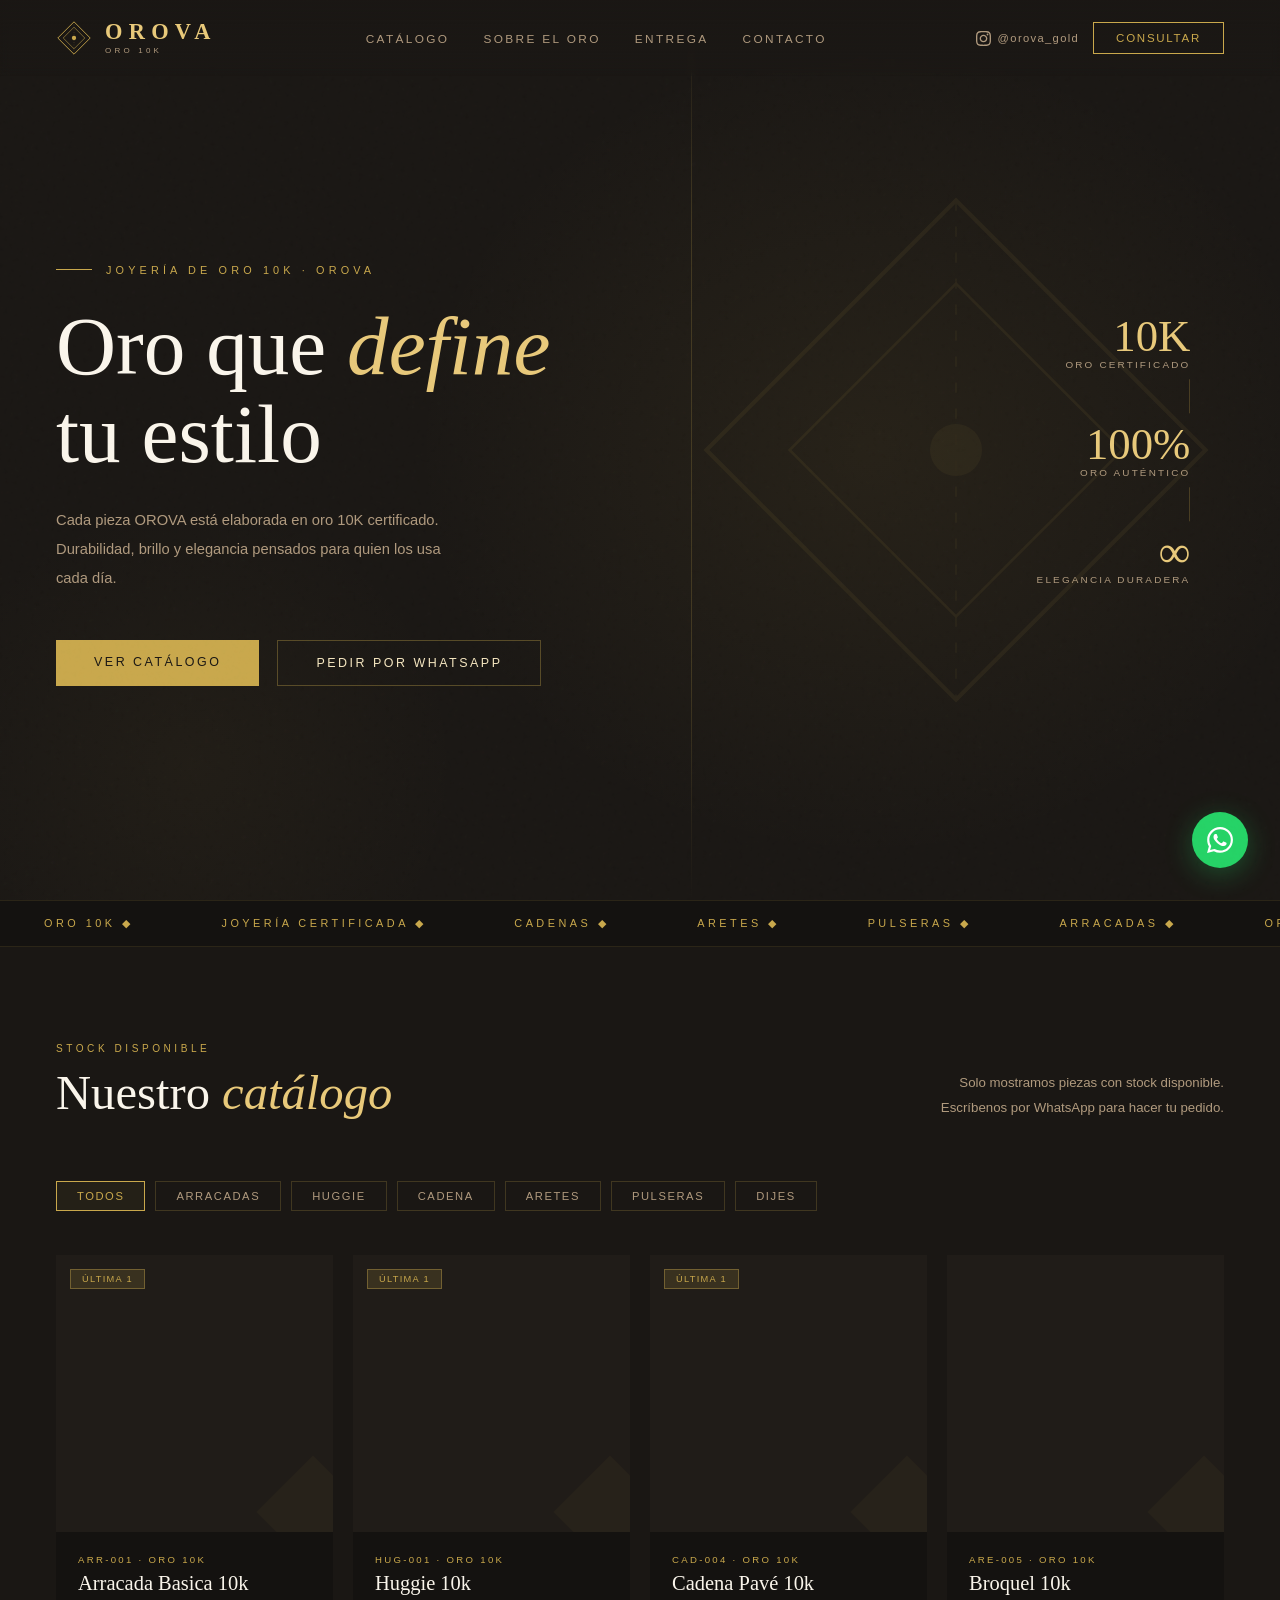
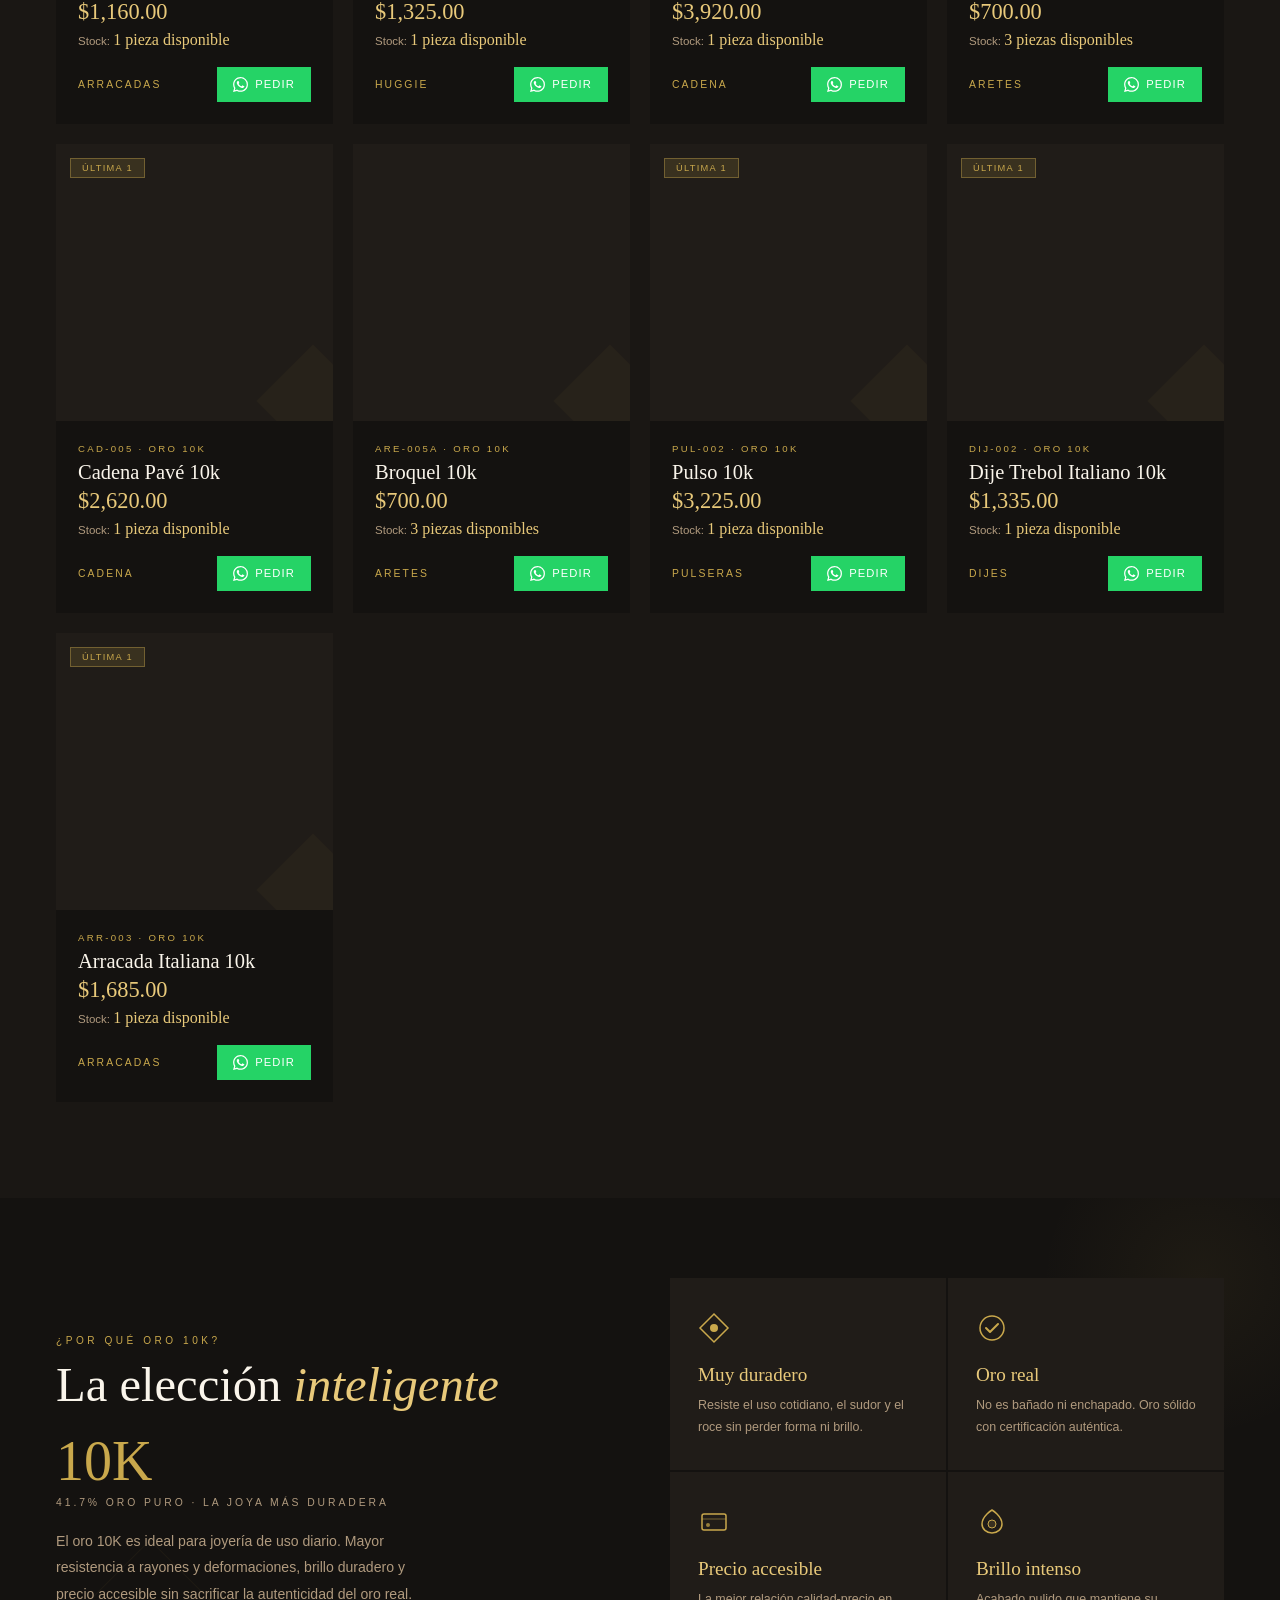
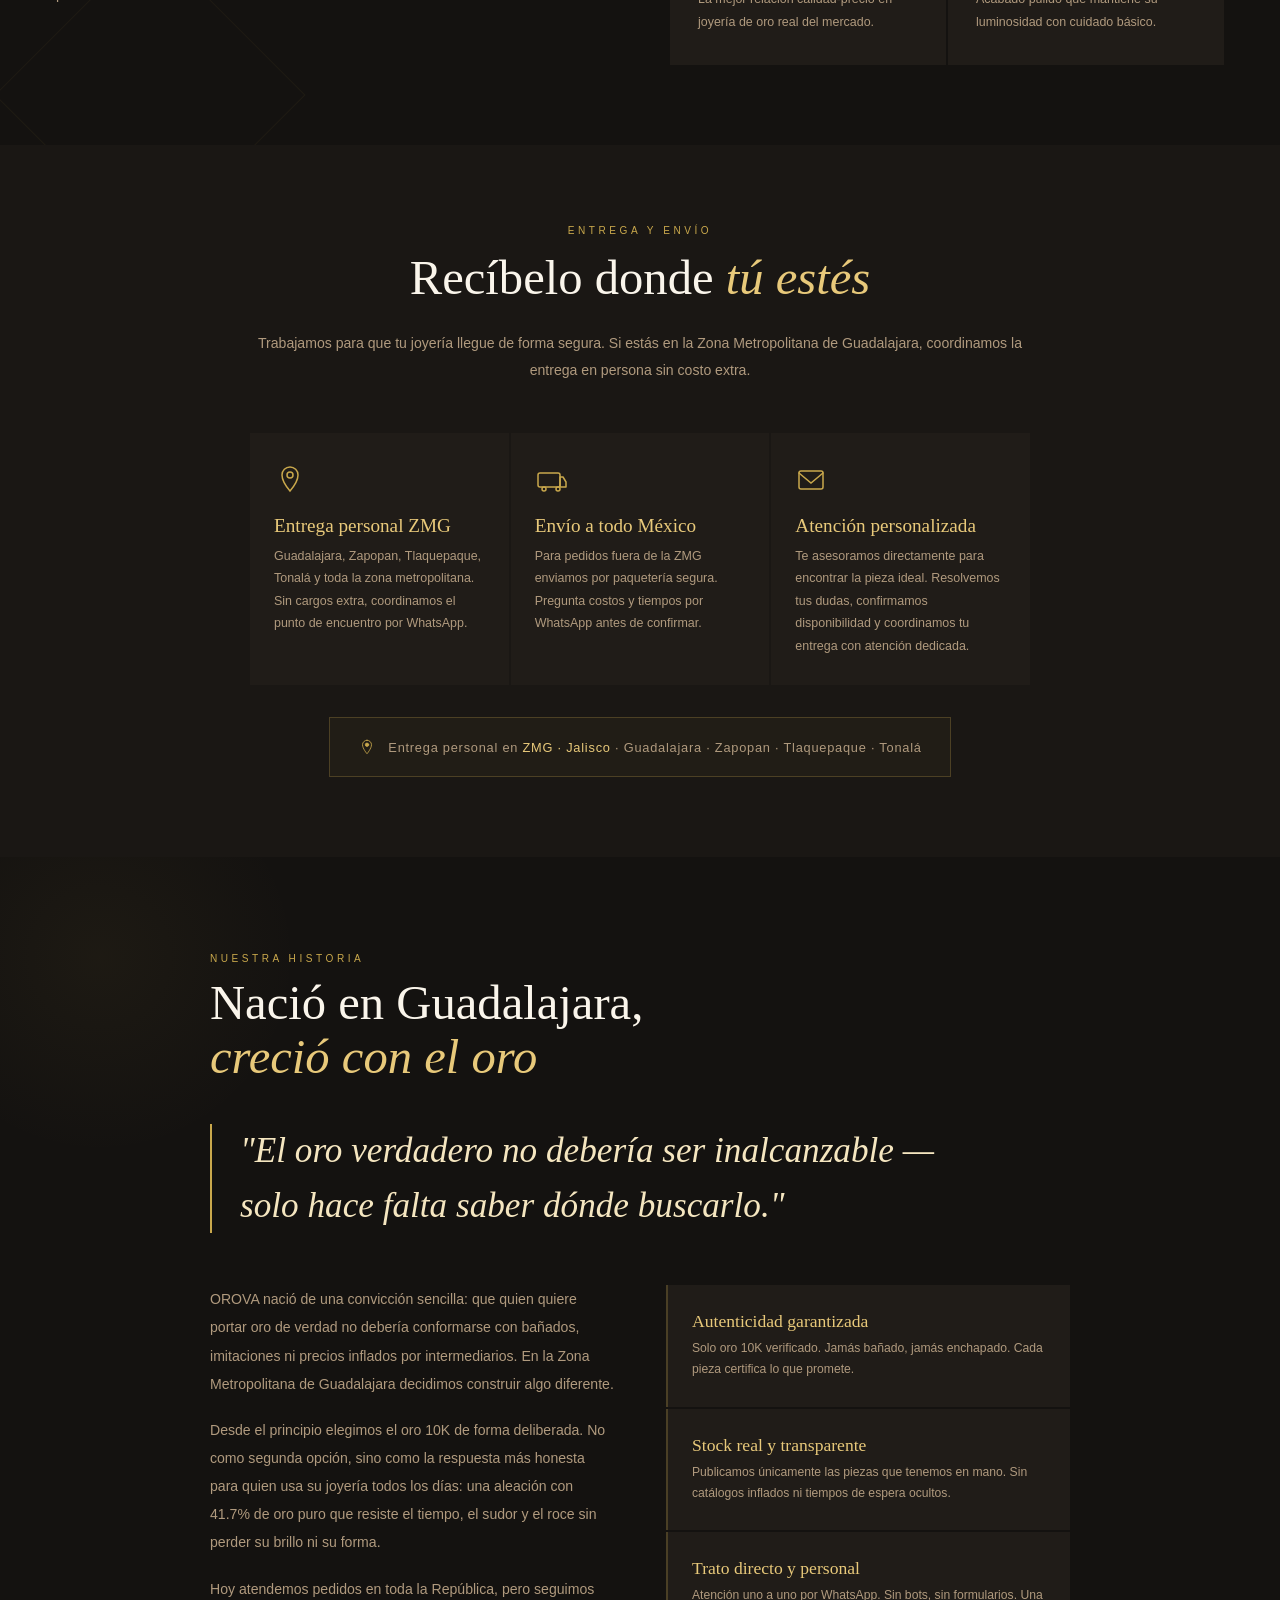
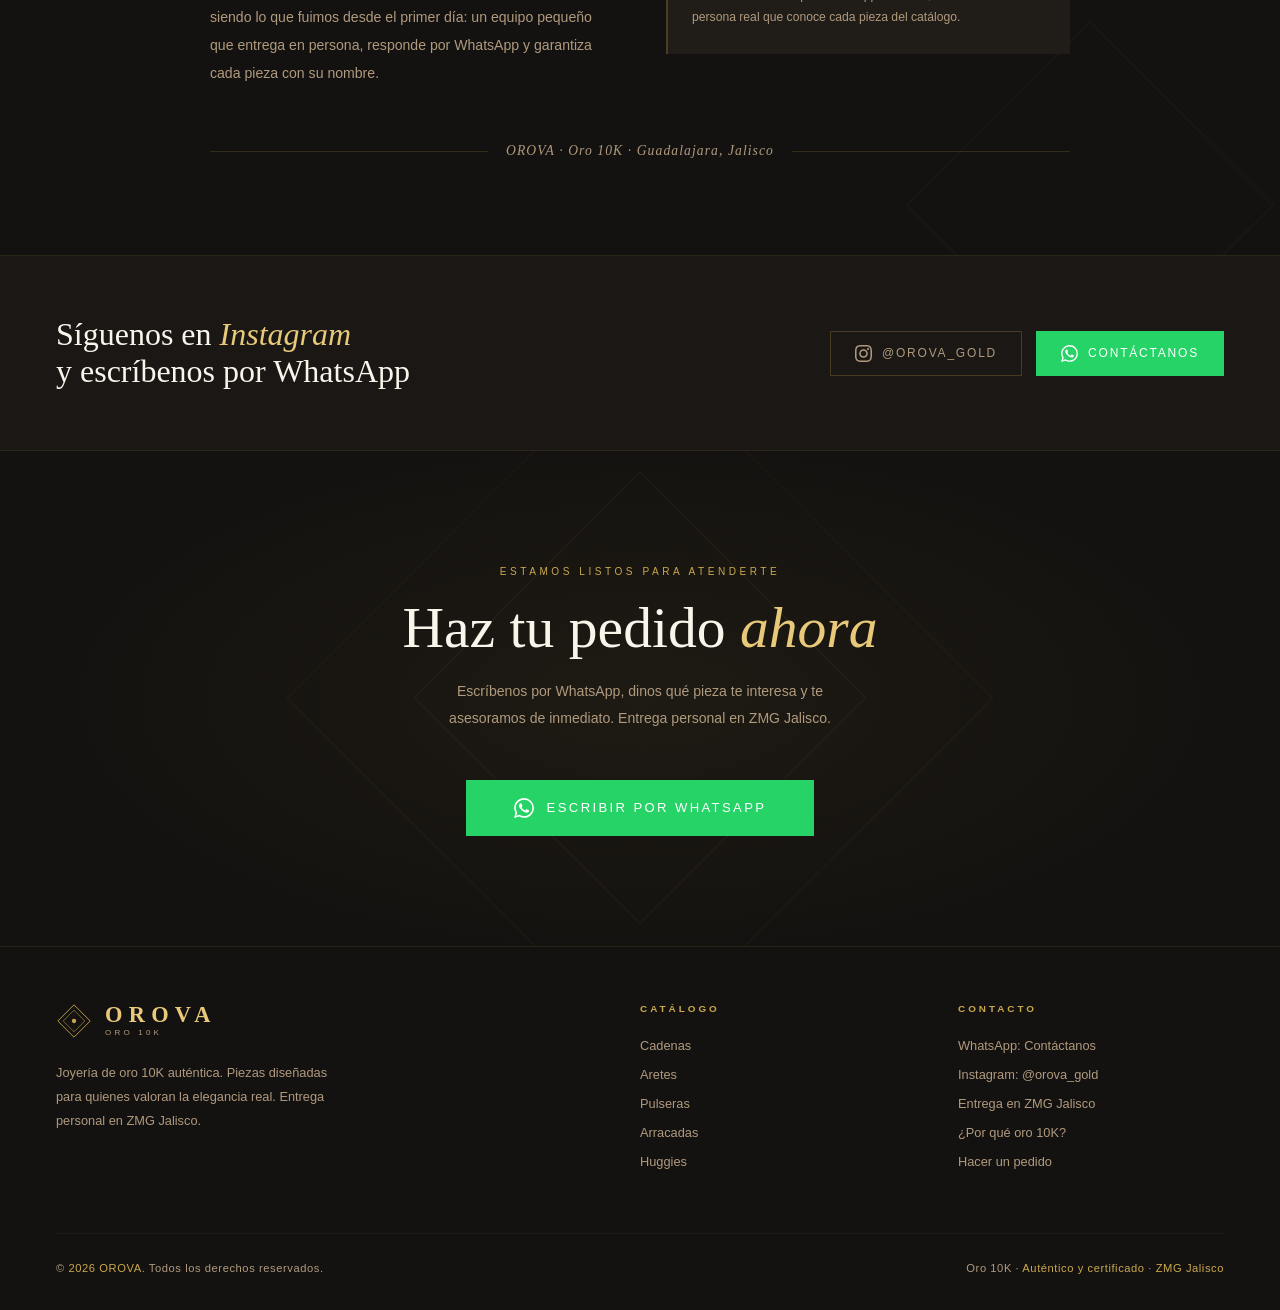
==== commit ac545b68: "Add files via upload" ====
--- a/index.html
+++ b/index.html
@@ -19,12 +19,8 @@
   <meta name="theme-color" content="#1A1714" />
 
   <!--
-    SEGURIDAD — notas para el servidor (no se pueden aplicar solo desde HTML):
-    Agregar en la configuración del servidor web (nginx/apache/headers):
-      X-Content-Type-Options: nosniff
-      X-Frame-Options: DENY
-      Referrer-Policy: strict-origin-when-cross-origin
-      Permissions-Policy: camera=(), microphone=(), geolocation=()
+    SEGURIDAD: frame-ancestors en meta CSP es IGNORADO por todos los browsers.
+    Los headers reales están en el archivo _headers del proyecto.
   -->
 
   <!--
@@ -187,11 +183,6 @@
   <fieldset class="filters" id="filterGroup">
     <legend class="sr-only">Filtrar por categoría</legend>
     <button type="button" class="filter-btn active" data-filter="all" aria-pressed="true">Todos</button>
-    <button type="button" class="filter-btn" data-filter="CAD" aria-pressed="false">Cadenas</button>
-    <button type="button" class="filter-btn" data-filter="ARE" aria-pressed="false">Aretes</button>
-    <button type="button" class="filter-btn" data-filter="ARR" aria-pressed="false">Arracadas</button>
-    <button type="button" class="filter-btn" data-filter="PUL" aria-pressed="false">Pulseras</button>
-    <button type="button" class="filter-btn" data-filter="HUG" aria-pressed="false">Huggies</button>
   </fieldset>
   <div class="catalog-grid" id="catalogGrid" aria-live="polite"></div>
 </section>
--- a/styles.css
+++ b/styles.css
@@ -116,7 +116,7 @@
     .catalog-grid { display: grid; grid-template-columns: repeat(auto-fill,minmax(270px,1fr)); gap: 20px; }
     .catalog-empty { grid-column: 1/-1; text-align: center; padding: 80px 20px; color: var(--text-muted); font-size: 0.9rem; line-height: 1.9; }
     .product-card { background: var(--dark-2); position: relative; overflow: hidden; transition: transform 0.4s ease; }
-    .product-card.is-visible { animation: fadeUp 0.7s ease both; }
+    .product-card.is-visible { animation: fadeUp 0.7s ease var(--anim-delay, 0s) both; }
     .product-card:hover { transform: translateY(-5px); }
     .product-img { width: 100%; aspect-ratio: 1/1; background: var(--dark-3); display: flex; align-items: center; justify-content: center; position: relative; overflow: hidden; }
     .product-img img { width: 100%; height: 100%; object-fit: cover; transition: transform 0.5s; }
@@ -266,6 +266,11 @@
       .envio-grid { grid-template-columns: 1fr; }
     }
 
+    /* Clases generadas por JS */
+    .wa-btn-icon { width: 15px; height: 15px; fill: #fff; flex-shrink: 0; }
+    .modal-img-fill { width: 100%; height: 100%; object-fit: cover; }
+    .product-price--consult { font-size: 1rem; color: var(--text-muted); }
+
     /* MODAL PRODUCTO */
     .product-img { cursor: zoom-in; }
     .product-modal-overlay {
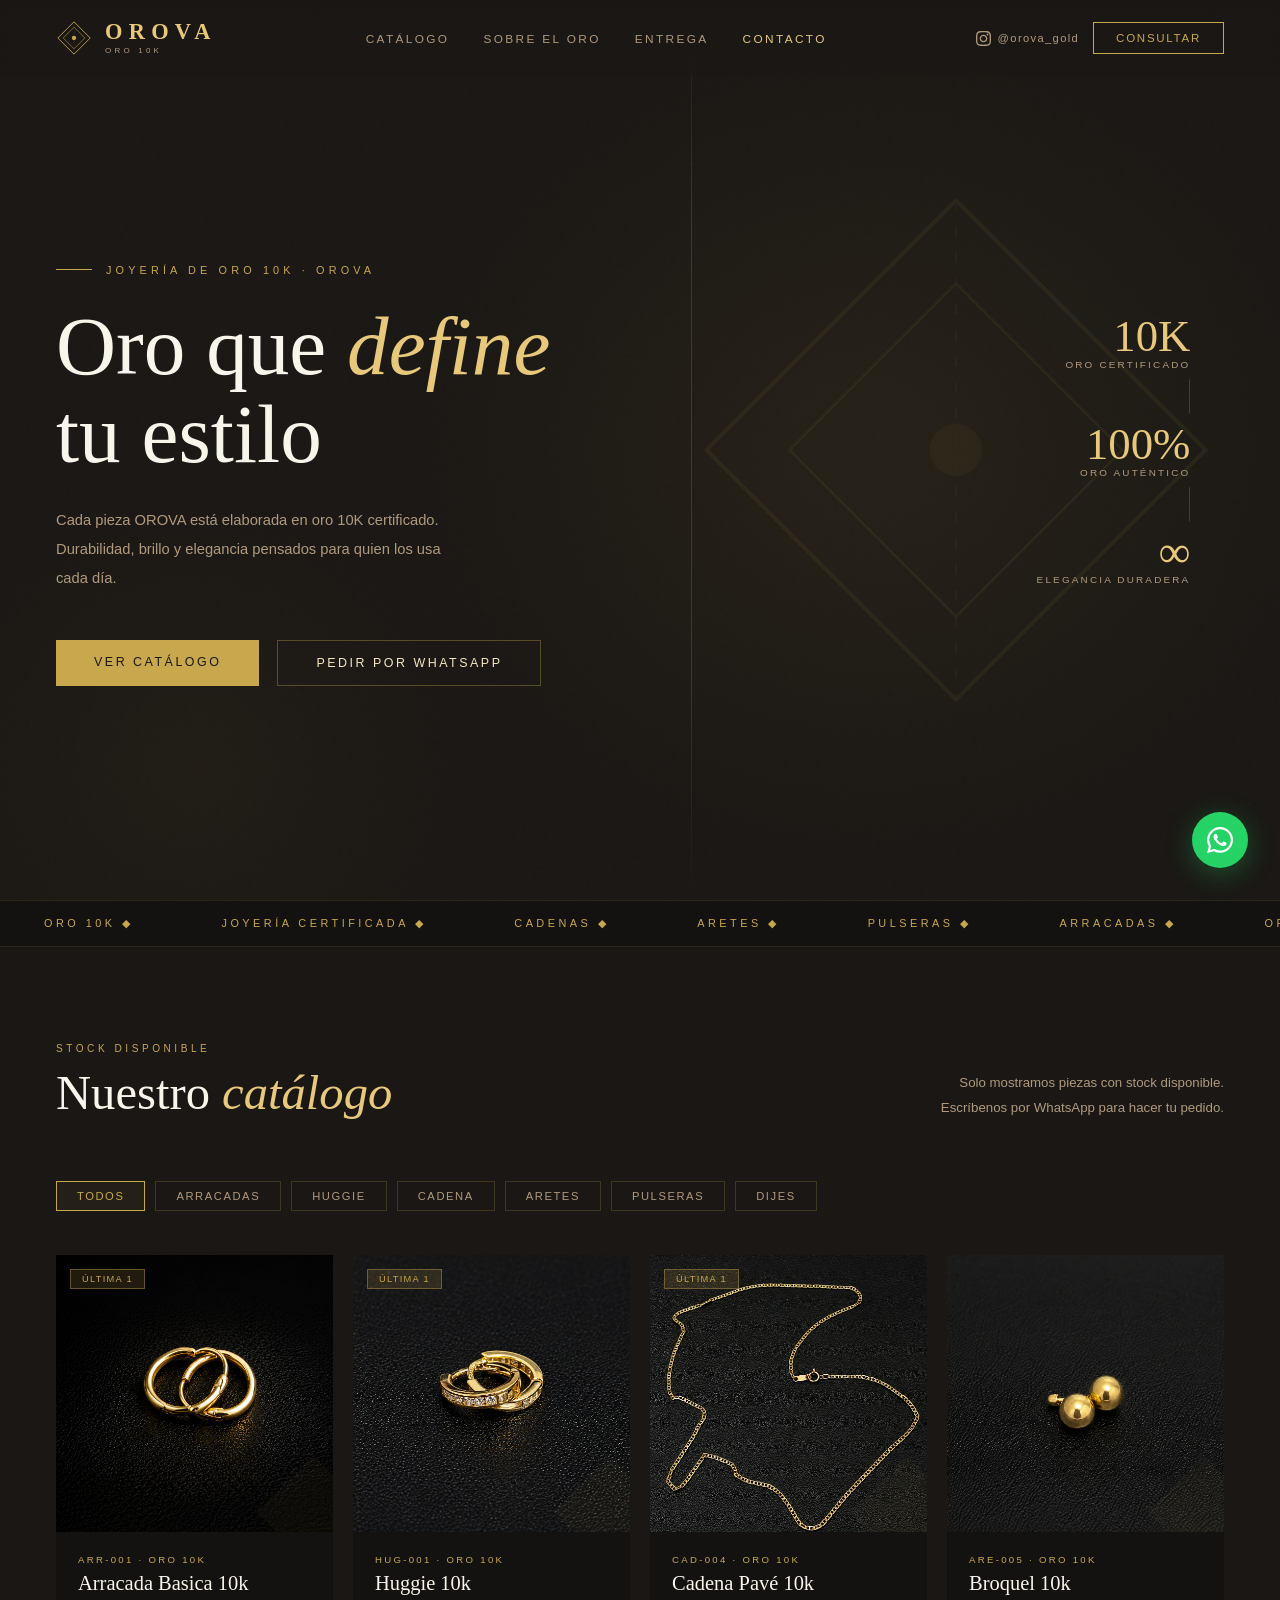
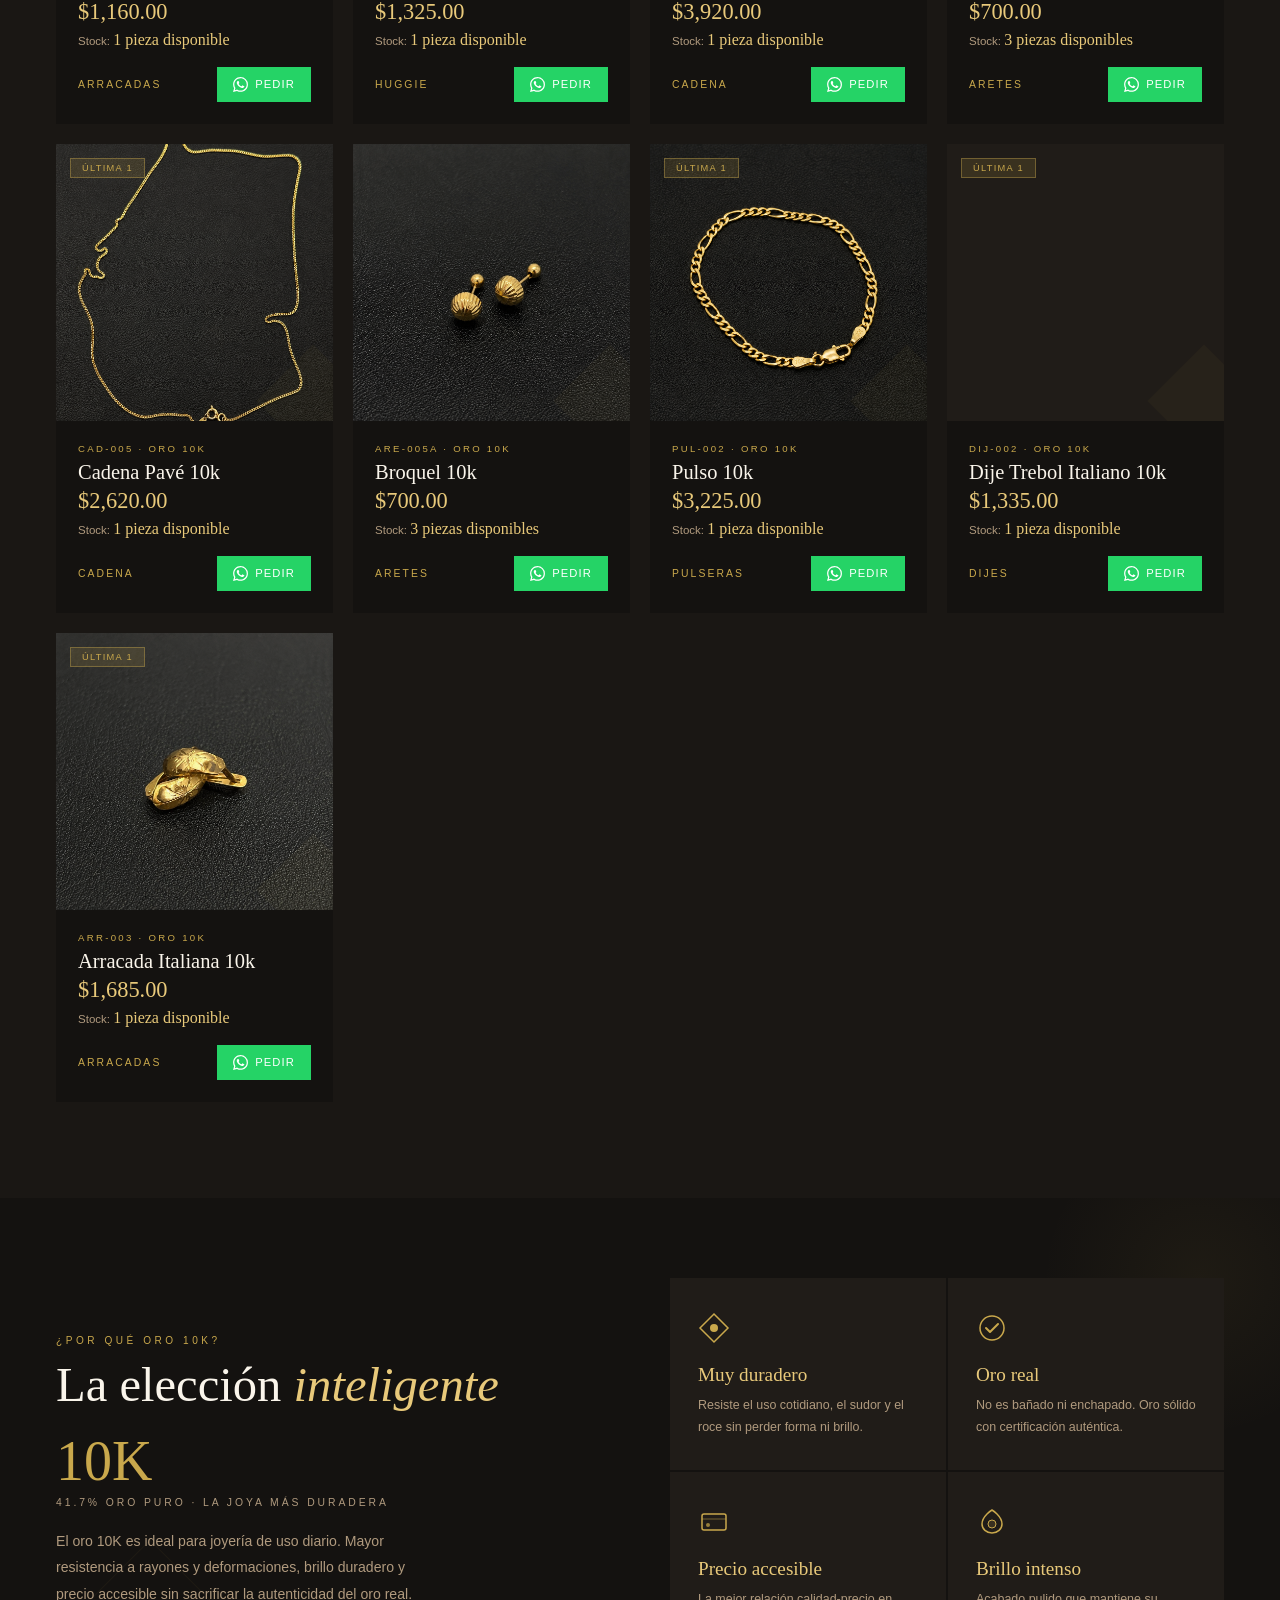
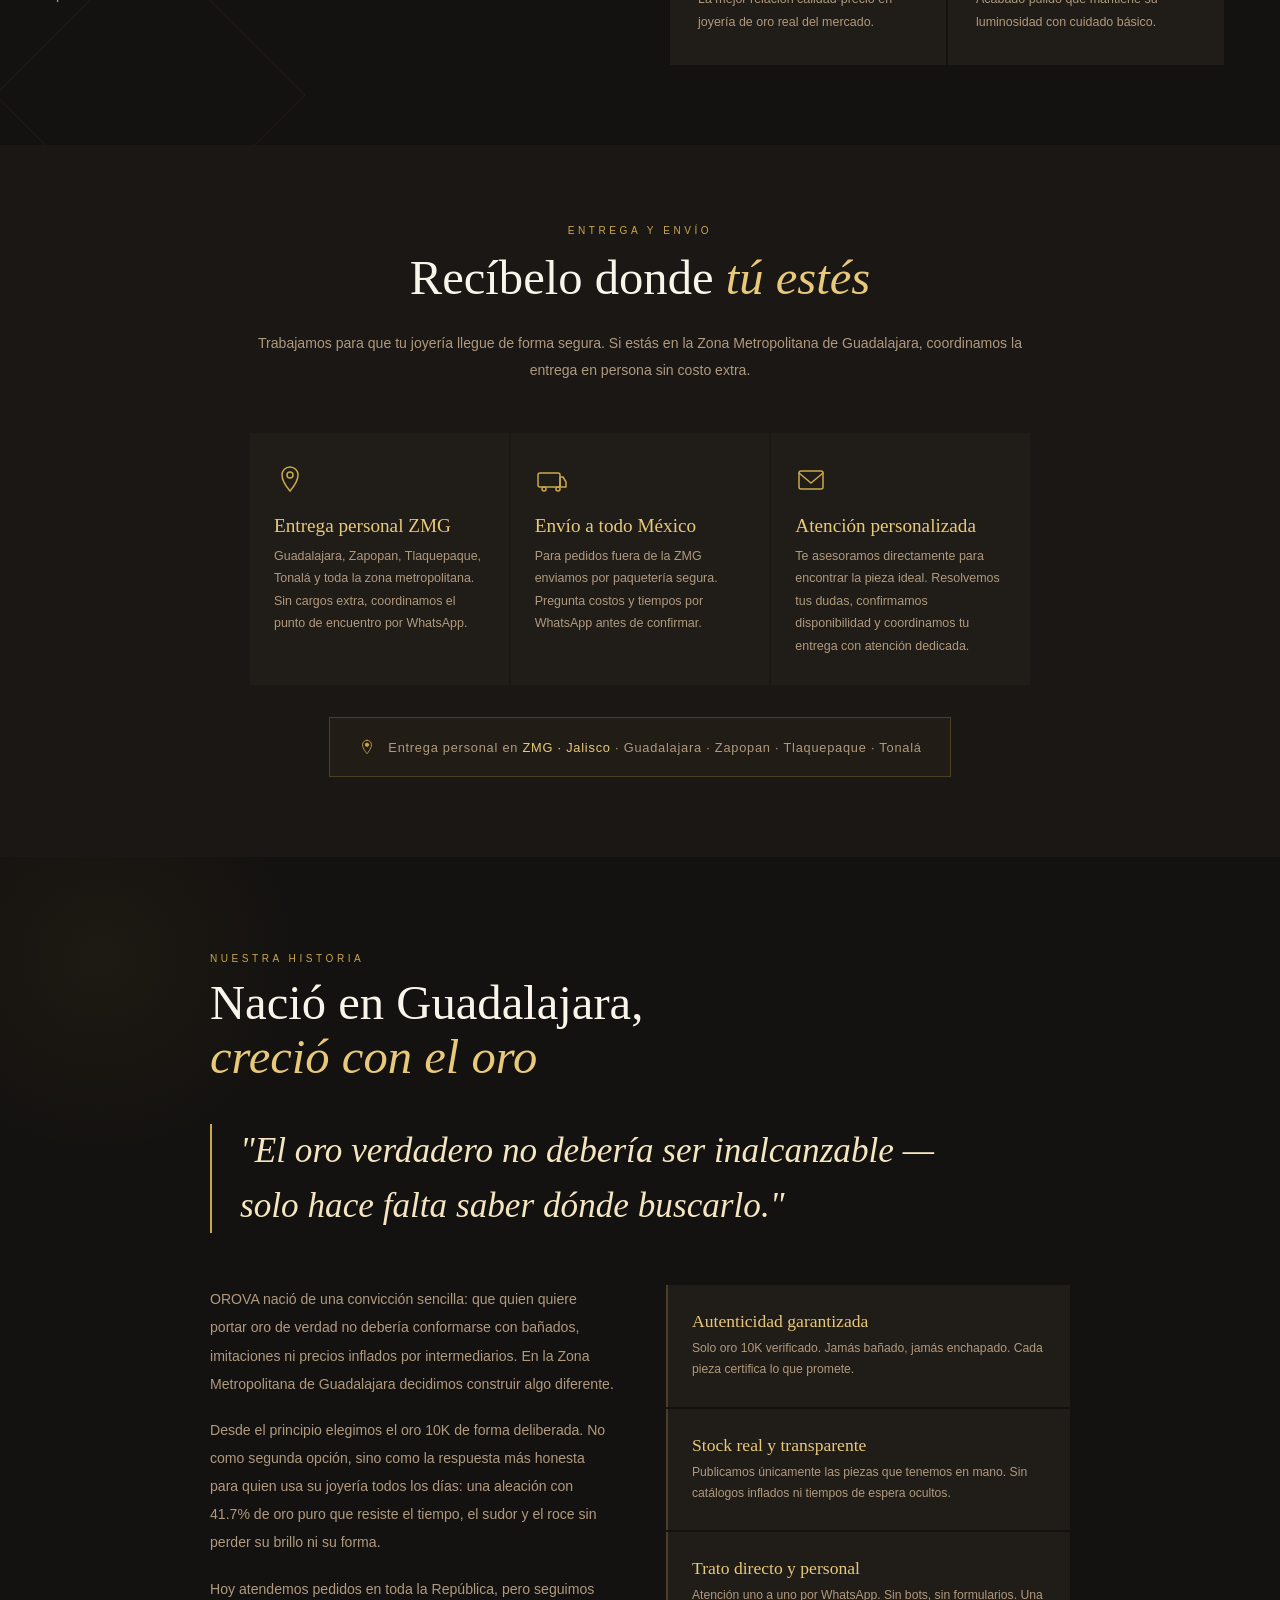
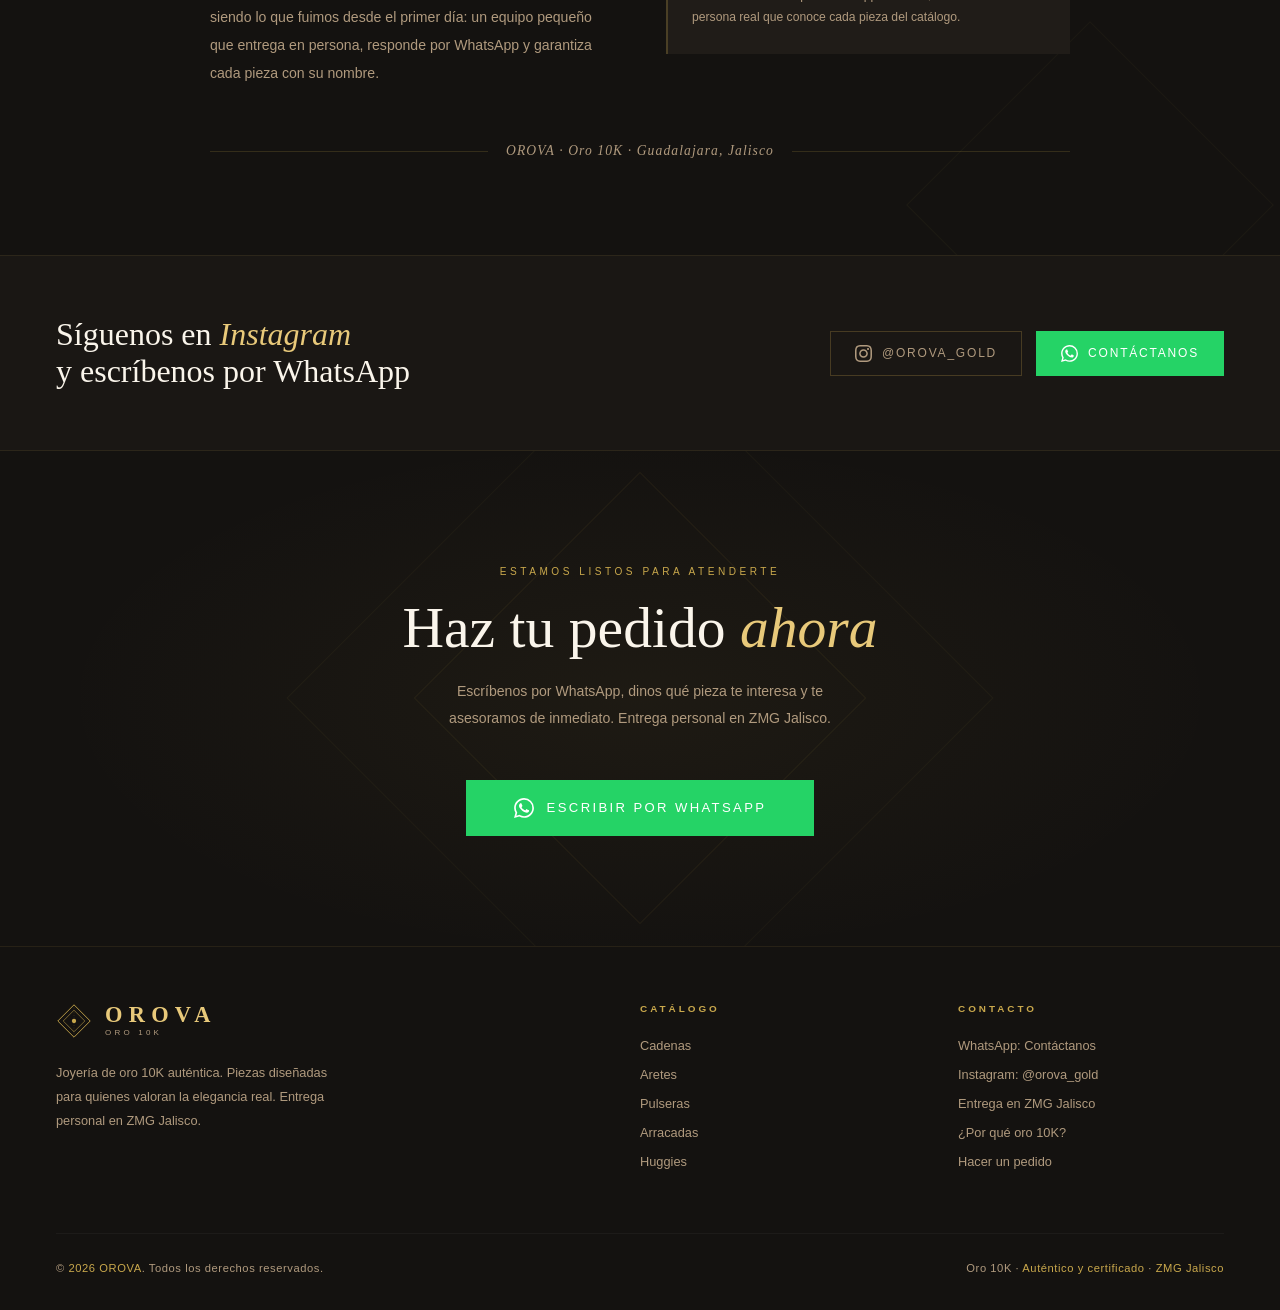
==== commit 9018bcf5: "Add files via upload Signed-off-by: DEP <288806464+asapdepweb@users.noreply.github.com>" ====
--- a/index.html
+++ b/index.html
@@ -8,29 +8,18 @@
   <meta property="og:title" content="OROVA – Joyería de Oro 10K" />
   <meta property="og:description" content="Joyería de oro 10K auténtica. Piezas con stock disponible. Entrega personal en ZMG Jalisco." />
   <meta property="og:type" content="website" />
-  <meta property="og:url" content="https://orova.mx/" />
-  <meta property="og:image" content="https://orova.mx/og-image.jpg" />
+  <meta property="og:url" content="https://asapdepweb.github.io/Orova/" />
+  <meta property="og:image" content="https://asapdepweb.github.io/Orova/og-image.jpg" />
   <meta property="og:image:width" content="1200" />
   <meta property="og:image:height" content="630" />
-  <link rel="canonical" href="https://orova.mx/" />
+  <link rel="canonical" href="https://asapdepweb.github.io/Orova/" />
   <meta name="robots" content="index, follow" />
   <meta name="twitter:card" content="summary_large_image" />
-  <meta name="twitter:image" content="https://orova.mx/og-image.jpg" />
+  <meta name="twitter:image" content="https://asapdepweb.github.io/Orova/og-image.jpg" />
   <meta name="theme-color" content="#1A1714" />
 
-  <!--
-    SEGURIDAD: frame-ancestors en meta CSP es IGNORADO por todos los browsers.
-    Los headers reales están en el archivo _headers del proyecto.
-  -->
-
-  <!--
-    CSP: script-src y style-src usan 'self' sin 'unsafe-inline'.
-    Todo el JS vive en app.js y todo el CSS en styles.css.
-    No hay atributos style="" ni scripts inline en el documento.
-  -->
-  <meta http-equiv="Content-Security-Policy" content="default-src 'none'; script-src 'self'; style-src 'self' https://fonts.googleapis.com; font-src https://fonts.gstatic.com; img-src 'self' data:; object-src 'none'; frame-ancestors 'none'; base-uri 'self'; form-action 'none'" />
-
-  <!-- Política de referencia: solo envía el origen, nunca la ruta completa -->
+  <!-- CSP Corregido: Se quitó frame-ancestors y se añadió 'unsafe-inline' en los estilos -->
+  <meta http-equiv="Content-Security-Policy" content="default-src 'none'; script-src 'self'; style-src 'self' https://fonts.googleapis.com 'unsafe-inline'; font-src https://fonts.gstatic.com; img-src 'self' data:; object-src 'none'; base-uri 'self'; form-action 'none'" />
   <meta name="referrer" content="strict-origin-when-cross-origin" />
 
   <link rel="icon" type="image/svg+xml" href="data:image/svg+xml,%3Csvg xmlns='http://www.w3.org/2000/svg' viewBox='0 0 100 100'%3E%3Cpolygon points='50,5 95,50 50,95 5,50' stroke='%23C9A84C' stroke-width='6' fill='%231A1714'/%3E%3Ccircle cx='50' cy='50' r='10' fill='%23C9A84C'/%3E%3C/svg%3E" />
@@ -38,15 +27,16 @@
   <link rel="preconnect" href="https://fonts.gstatic.com" crossorigin />
   <link href="https://fonts.googleapis.com/css2?family=Cormorant+Garamond:ital,wght@0,300;0,400;0,600;1,300;1,400&family=Jost:wght@200;300;400;500&display=swap" rel="stylesheet" />
   <link rel="stylesheet" href="styles.css" />
+  
   <script type="application/ld+json">
   {
     "@context": "https://schema.org",
     "@type": "JewelryStore",
     "name": "OROVA",
     "description": "Joyería de oro 10K auténtica y certificada. Cadenas, aretes, arracadas, pulseras y huggies.",
-    "url": "https://orova.mx",
+    "url": "https://asapdepweb.github.io/Orova/",
     "telephone": "+522295953489",
-    "image": "https://orova.mx/og-image.jpg",
+    "image": "https://asapdepweb.github.io/Orova/og-image.jpg",
     "priceRange": "$$",
     "address": {
       "@type": "PostalAddress",
@@ -57,14 +47,12 @@
     "sameAs": ["https://www.instagram.com/orova_gold"]
   }
   </script>
-  <!-- Todo el JavaScript de la página está en app.js (sin código en línea) -->
   <script src="app.js" defer></script>
 </head>
 <body>
 
 <a href="#mainContent" class="skip-link">Saltar al contenido principal</a>
 
-<!-- SVG sprite en el body (compatible con iOS Safari) -->
 <svg class="svg-sprite">
   <symbol id="icon-wa" viewBox="0 0 24 24">
     <path d="M17.472 14.382c-.297-.149-1.758-.867-2.03-.967-.273-.099-.471-.148-.67.15-.197.297-.767.966-.94 1.164-.173.199-.347.223-.644.075-.297-.15-1.255-.463-2.39-1.475-.883-.788-1.48-1.761-1.653-2.059-.173-.297-.018-.458.13-.606.134-.133.298-.347.446-.52.149-.174.198-.298.298-.497.099-.198.05-.371-.025-.52-.075-.149-.669-1.612-.916-2.207-.242-.579-.487-.5-.669-.51-.173-.008-.371-.01-.57-.01-.198 0-.52.074-.792.372-.272.297-1.04 1.016-1.04 2.479 0 1.462 1.065 2.875 1.213 3.074.149.198 2.096 3.2 5.077 4.487.709.306 1.262.489 1.694.625.712.227 1.36.195 1.871.118.571-.085 1.758-.719 2.006-1.413.248-.694.248-1.289.173-1.413-.074-.124-.272-.198-.57-.347m-5.421 7.403h-.004a9.87 9.87 0 01-5.031-1.378l-.361-.214-3.741.982.998-3.648-.235-.374a9.86 9.86 0 01-1.51-5.26c.001-5.45 4.436-9.884 9.888-9.884 2.64 0 5.122 1.03 6.988 2.898a9.825 9.825 0 012.893 6.994c-.003 5.45-4.437 9.884-9.885 9.884m8.413-18.297A11.815 11.815 0 0012.05 0C5.495 0 .16 5.335.157 11.892c0 2.096.547 4.142 1.588 5.945L.057 24l6.305-1.654a11.882 11.882 0 005.683 1.448h.005c6.554 0 11.89-5.335 11.893-11.893a11.821 11.821 0 00-3.48-8.413z"/>
@@ -74,7 +62,6 @@
   </symbol>
 </svg>
 
-<!-- Cursor (solo desktop) -->
 <div class="cursor-wrap" id="cursorWrap" aria-hidden="true">
   <svg width="18" height="18" viewBox="0 0 100 100" fill="none">
     <polygon points="50,5 95,50 50,95 5,50" stroke="#C9A84C" stroke-width="8" fill="none"/>
@@ -85,15 +72,12 @@
 </div>
 <div class="cursor-ring" id="cursorRing" aria-hidden="true"></div>
 
-<!-- Botón flotante WhatsApp — URL base directa (no depende de JS) -->
 <a id="floatWa" href="https://wa.me/522295953489" class="float-wa" target="_blank" rel="noopener noreferrer" aria-label="Contactar OROVA por WhatsApp">
   <svg viewBox="0 0 24 24" aria-hidden="true"><use href="#icon-wa"/></svg>
 </a>
 
-<!-- Overlay que cierra el menú móvil al tocar fuera -->
 <div class="mobile-menu-overlay" id="menuOverlay" aria-hidden="true"></div>
 
-<!-- Menú móvil -->
 <div class="mobile-menu" id="mobileMenu" role="dialog" aria-modal="true" aria-label="Menú de navegación">
   <button type="button" class="mobile-menu-close" id="mobileMenuClose" aria-label="Cerrar menú">×</button>
   <a href="#catalogo">Catálogo</a>
@@ -171,7 +155,6 @@
   </div>
 </div>
 
-<!-- CATÁLOGO -->
 <section class="section" id="catalogo">
   <div class="section-header">
     <div>
@@ -187,7 +170,6 @@
   <div class="catalog-grid" id="catalogGrid" aria-live="polite"></div>
 </section>
 
-<!-- POR QUÉ 10K -->
 <section class="tenk-section" id="sobre-el-oro">
   <div class="tenk-content">
     <div>
@@ -222,7 +204,6 @@
   </div>
 </section>
 
-<!-- ENVÍO Y ENTREGA -->
 <section class="envio-section" id="envio">
   <div class="envio-inner">
     <div class="section-tag section-tag--block-center">Entrega y envío</div>
@@ -272,7 +253,6 @@
   </div>
 </section>
 
-<!-- NUESTRA HISTORIA -->
 <section class="historia-section" aria-labelledby="historia-heading">
   <div class="historia-inner">
     <div class="section-tag">Nuestra historia</div>
@@ -381,7 +361,6 @@
 </footer>
 
 
-<!-- MODAL PRODUCTO -->
 <div class="product-modal-overlay" id="productModal" role="dialog" aria-modal="true" aria-label="Detalle del producto">
   <div class="product-modal">
     <button class="product-modal-close" id="modalClose" aria-label="Cerrar">&times;</button>
@@ -401,4 +380,4 @@
   </div>
 </div>
 </body>
-</html>
+</html>
